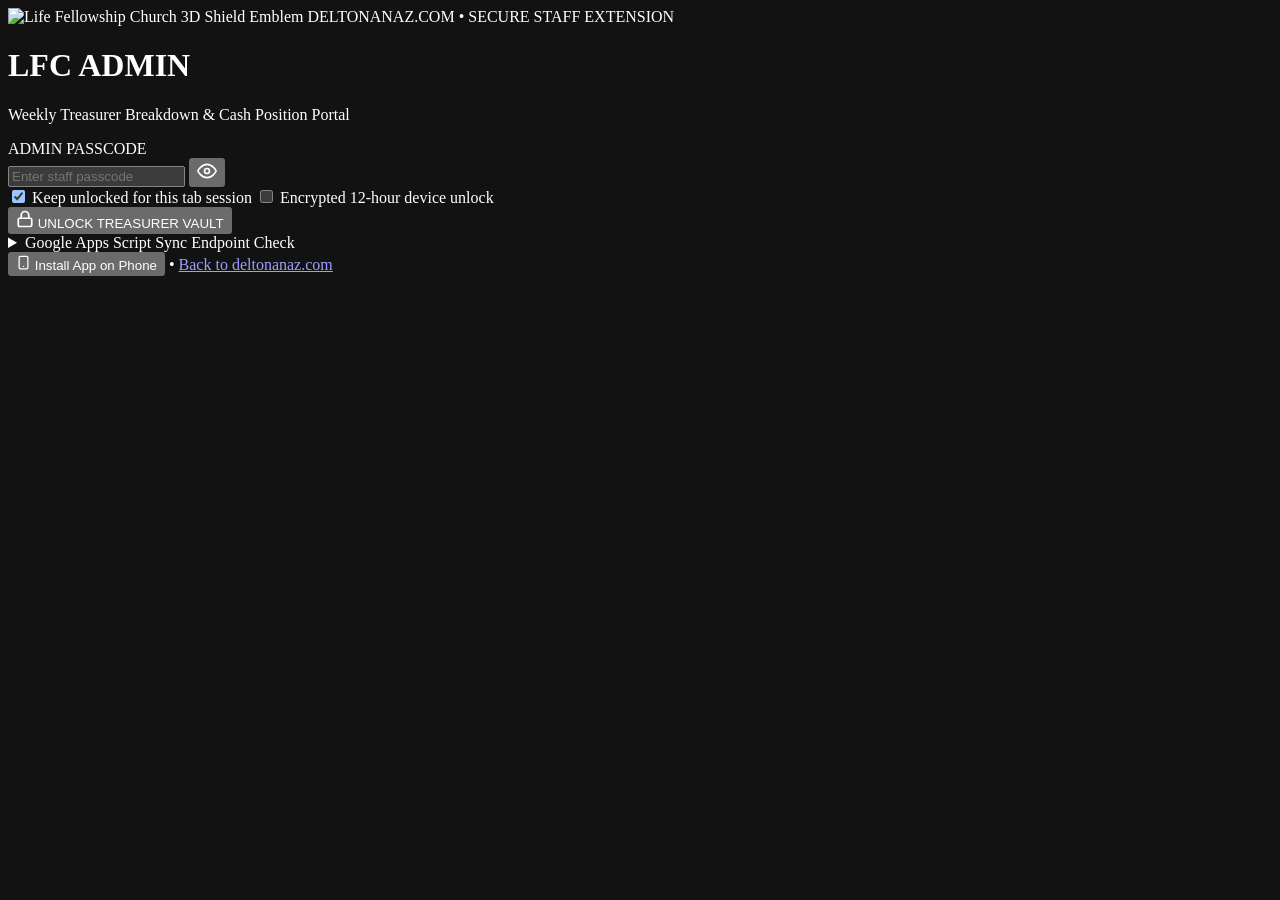
==== index.html @ e62d08d1 "Add LFC ADMIN PWA core shell, manifest, and service worker" ====
<!DOCTYPE html>
<html lang="en">
<head>
  <meta charset="UTF-8" />
  <meta name="viewport" content="width=device-width, initial-scale=1.0, viewport-fit=cover" />
  <meta name="robots" content="noindex, nofollow" />
  <meta name="theme-color" content="#000000" />
  <meta name="color-scheme" content="dark" />
  <meta name="description" content="Life Fellowship Church — Secure Weekly Treasurer Breakdown &amp; Operations Admin PWA" />

  <!-- iOS Safari Standalone App Meta Tags -->
  <meta name="apple-mobile-web-app-capable" content="yes" />
  <meta name="mobile-web-app-capable" content="yes" />
  <meta name="apple-mobile-web-app-status-bar-style" content="black-translucent" />
  <meta name="apple-mobile-web-app-title" content="LFC ADMIN" />

  <title>LFC ADMIN | Treasurer &amp; Church Operations</title>

  <!-- Icons & PWA Manifest -->
  <link rel="manifest" href="./manifest.json" />
  <link rel="icon" type="image/png" sizes="64x64" href="./icons/favicon-64.png" />
  <link rel="icon" type="image/png" sizes="192x192" href="./icons/icon-192.png" />
  <link rel="apple-touch-icon" sizes="180x180" href="./icons/apple-touch-icon.png" />

  <!-- Google Fonts: Righteous, Montserrat, Quicksand (v2.0 deltonanaz.com Visual Identity) -->
  <link rel="preconnect" href="https://fonts.googleapis.com" />
  <link rel="preconnect" href="https://fonts.gstatic.com" crossorigin />
  <link href="https://fonts.googleapis.com/css2?family=Montserrat:wght@500;600;700;800&amp;family=Quicksand:wght@500;600;700&amp;family=Righteous&amp;display=swap" rel="stylesheet" />

  <link rel="stylesheet" href="./css/app.css" />
</head>
<body>
  <!-- ========================================================================
       1. BRANDED SECURITY VAULT / LOGIN GATE (#login-view)
       Zero financial figures exist in client HTML/JS prior to server auth.
       ======================================================================== -->
  <main id="login-view" class="vault-screen" aria-labelledby="vault-title">
    <div class="vault-card">
      <div class="vault-card__glow" aria-hidden="true"></div>
      <div class="vault-header">
        <img src="./icons/shield-badge.png" alt="Life Fellowship Church 3D Shield Emblem" class="vault-logo" width="84" height="84" />
        <span class="eyebrow-badge">DELTONANAZ.COM &bull; SECURE STAFF EXTENSION</span>
        <h1 id="vault-title" class="vault-title">LFC ADMIN</h1>
        <p class="vault-subtitle">Weekly Treasurer Breakdown &amp; Cash Position Portal</p>
      </div>

      <form id="login-form" class="vault-form" novalidate>
        <div class="field-group">
          <label for="passcode-input" class="field-label">ADMIN PASSCODE</label>
          <div class="passcode-wrap">
            <input
              type="password"
              id="passcode-input"
              name="passcode"
              class="text-input passcode-input"
              placeholder="Enter staff passcode"
              autocomplete="current-password"
              autocapitalize="characters"
              spellcheck="false"
              required
            />
            <button type="button" id="toggle-passcode-btn" class="icon-btn passcode-eye" aria-label="Show passcode" title="Show or hide passcode">
              <svg width="20" height="20" viewBox="0 0 24 24" fill="none" stroke="currentColor" stroke-width="2" stroke-linecap="round" stroke-linejoin="round" aria-hidden="true">
                <path d="M1 12s4-8 11-8 11 8 11 8-4 8-11 8-11-8-11-8z"></path>
                <circle cx="12" cy="12" r="3"></circle>
              </svg>
            </button>
          </div>
        </div>

        <div class="session-options">
          <label class="checkbox-row">
            <input type="checkbox" id="persist-session-chk" checked />
            <span>Keep unlocked for this tab session</span>
          </label>
          <label class="checkbox-row">
            <input type="checkbox" id="remember-device-chk" />
            <span>Encrypted 12-hour device unlock</span>
          </label>
        </div>

        <div id="login-error" class="alert-banner alert-banner--crimson" role="alert" hidden></div>

        <button type="submit" id="unlock-btn" class="btn btn--gold btn--full">
          <svg width="18" height="18" viewBox="0 0 24 24" fill="none" stroke="currentColor" stroke-width="2.3" stroke-linecap="round" stroke-linejoin="round" aria-hidden="true">
            <rect x="3" y="11" width="18" height="11" rx="2" ry="2"></rect>
            <path d="M7 11V7a5 5 0 0 1 10 0v4"></path>
          </svg>
          <span id="unlock-btn-label">UNLOCK TREASURER VAULT</span>
        </button>
      </form>

      <details id="vault-endpoint-details" class="endpoint-drawer">
        <summary class="endpoint-drawer__summary">
          <span>Google Apps Script Sync Endpoint</span>
          <span id="endpoint-status-pill" class="mini-pill">Check</span>
        </summary>
        <div class="endpoint-drawer__body">
          <p class="helper-copy">
            Passcode verification and live two-way Google Sheets reads/writes execute over HTTPS against your Google Apps Script Web App bound to <code>Weekly Treasurer Meeting Breakdown</code>.
          </p>
          <label for="vault-api-url" class="field-label">WEB APP EXEC URL</label>
          <input
            type="url"
            id="vault-api-url"
            class="text-input text-input--mono"
            placeholder="https://script.google.com/macros/s/.../exec"
            spellcheck="false"
          />
          <div class="endpoint-drawer__actions">
            <button type="button" id="save-vault-endpoint-btn" class="btn btn--outline btn--sm">Save Endpoint</button>
          </div>
        </div>
      </details>

      <div class="vault-footer">
        <button type="button" id="vault-install-btn" class="link-btn">
          <svg width="15" height="15" viewBox="0 0 24 24" fill="none" stroke="currentColor" stroke-width="2" stroke-linecap="round" stroke-linejoin="round" aria-hidden="true">
            <rect x="5" y="2" width="14" height="20" rx="2" ry="2"></rect>
            <line x1="12" y1="18" x2="12.01" y2="18"></line>
          </svg>
          Install App on Phone
        </button>
        <span class="dot-sep" aria-hidden="true">&bull;</span>
        <a href="https://deltonanaz.com" class="link-btn" rel="noopener">Back to deltonanaz.com</a>
      </div>
    </div>
  </main>

  <!-- ========================================================================
       2. AUTHENTICATED EXECUTIVE DASHBOARD (#dashboard-view)
       Hidden until server-side passcode check succeeds.
       ======================================================================== -->
  <div id="dashboard-view" class="app-shell" hidden>
    <!-- Top Sticky App Header -->
    <header class="topbar no-print" role="banner">
      <div class="topbar__inner">
        <div class="topbar__brand">
          <img src="./icons/shield-badge.png" alt="LFC Shield" class="topbar__logo" width="38" height="38" />
          <div class="topbar__titles">
            <div class="topbar__title-row">
              <span class="topbar__name">LFC ADMIN</span>
              <span id="sync-badge" class="sync-pill sync-pill--synced">SYNCED</span>
            </div>
            <span class="topbar__sub">Weekly Treasurer Breakdown</span>
          </div>
        </div>

        <div class="topbar__actions">
          <label class="autosave-toggle" title="Automatically sync changes 2 seconds after editing">
            <input type="checkbox" id="autosave-chk" checked />
            <span>Auto-Sync</span>
          </label>

          <button type="button" id="header-save-btn" class="btn btn--gold btn--sm" title="Save &amp; Sync dirty cells to Google Sheets">
            <svg width="15" height="15" viewBox="0 0 24 24" fill="none" stroke="currentColor" stroke-width="2.4" stroke-linecap="round" stroke-linejoin="round" aria-hidden="true">
              <path d="M21 12a9 9 0 0 0-9-9 9.75 9.75 0 0 0-6.74 2.74L3 8"></path>
              <path d="M3 3v5h5"></path>
              <path d="M3 12a9 9 0 0 0 9 9 9.75 9.75 0 0 0 6.74-2.74L21 16"></path>
              <path d="M16 16h5v5"></path>
            </svg>
            <span id="header-save-label">Save &amp; Sync</span>
          </button>

          <button type="button" id="refresh-btn" class="icon-action-btn" title="Pull latest figures from Google Sheets" aria-label="Refresh from Google Sheets">
            <svg width="17" height="17" viewBox="0 0 24 24" fill="none" stroke="currentColor" stroke-width="2.1" stroke-linecap="round" stroke-linejoin="round" aria-hidden="true">
              <polyline points="23 4 23 10 17 10"></polyline>
              <polyline points="1 20 1 14 7 14"></polyline>
              <path d="M3.51 9a9 9 0 0 1 14.85-3.36L23 10M1 14l4.64 4.36A9 9 0 0 0 20.49 15"></path>
            </svg>
          </button>

          <button type="button" id="install-app-btn" class="icon-action-btn" title="Install LFC ADMIN App on Phone" aria-label="Install App on Phone">
            <svg width="17" height="17" viewBox="0 0 24 24" fill="none" stroke="currentColor" stroke-width="2.1" stroke-linecap="round" stroke-linejoin="round" aria-hidden="true">
              <rect x="5" y="2" width="14" height="20" rx="2" ry="2"></rect>
              <line x1="12" y1="18" x2="12.01" y2="18"></line>
            </svg>
            <span class="hide-mobile">Install App</span>
          </button>

          <button type="button" id="print-btn" class="icon-action-btn hide-xs" title="Print Friday Meeting Summary" aria-label="Print Friday Meeting Summary">
            <svg width="17" height="17" viewBox="0 0 24 24" fill="none" stroke="currentColor" stroke-width="2.1" stroke-linecap="round" stroke-linejoin="round" aria-hidden="true">
              <polyline points="6 9 6 2 18 2 18 9"></polyline>
              <path d="M6 18H4a2 2 0 0 1-2-2v-5a2 2 0 0 1 2-2h16a2 2 0 0 1 2 2v5a2 2 0 0 1-2 2h-2"></path>
              <rect x="6" y="14" width="12" height="8"></rect>
            </svg>
            <span class="hide-tablet">Print</span>
          </button>

          <button type="button" id="open-sheet-btn" class="icon-action-btn hide-xs" title="Open Google Sheet in Drive" aria-label="Open Google Sheet">
            <svg width="17" height="17" viewBox="0 0 24 24" fill="none" stroke="currentColor" stroke-width="2.1" stroke-linecap="round" stroke-linejoin="round" aria-hidden="true">
              <path d="M18 13v6a2 2 0 0 1-2 2H5a2 2 0 0 1-2-2V8a2 2 0 0 1 2-2h6"></path>
              <polyline points="15 3 21 3 21 9"></polyline>
              <line x1="10" y1="14" x2="21" y2="3"></line>
            </svg>
          </button>

          <button type="button" id="lock-btn" class="icon-action-btn icon-action-btn--crimson" title="Lock &amp; Sign Out" aria-label="Lock and Sign Out">
            <svg width="17" height="17" viewBox="0 0 24 24" fill="none" stroke="currentColor" stroke-width="2.2" stroke-linecap="round" stroke-linejoin="round" aria-hidden="true">
              <rect x="3" y="11" width="18" height="11" rx="2" ry="2"></rect>
              <path d="M7 11V7a5 5 0 0 1 10 0v4"></path>
            </svg>
            <span class="hide-mobile">Lock</span>
          </button>
        </div>
      </div>
    </header>

    <!-- Print-Only Executive Header -->
    <section class="print-only print-banner">
      <div class="print-banner__left">
        <h1>LIFE FELLOWSHIP CHURCH — WEEKLY CASH POSITION</h1>
        <p id="print-subtitle">Friday Treasurer Review &bull; 1420 Courtland Blvd, Deltona, FL 32738</p>
      </div>
      <div class="print-banner__right" id="print-meta"></div>
    </section>

    <!-- At-A-Glance Sticky KPI Strip -->
    <section class="kpi-strip" aria-label="At-A-Glance Cash Position">
      <div class="container kpi-strip__grid">
        <div class="kpi-item kpi-item--status">
          <span class="kpi-label">OVERALL STATUS</span>
          <span id="kpi-status-badge" class="status-pill status-pill--clear">&#10004; ALL CLEAR</span>
        </div>
        <div class="kpi-item">
          <span class="kpi-label">CASH IN BANK</span>
          <strong id="kpi-cash-bank" class="kpi-value">$0.00</strong>
        </div>
        <div class="kpi-item">
          <span class="kpi-label">PENDING DEPOSITS</span>
          <strong id="kpi-pending" class="kpi-value kpi-value--gold">$0.00</strong>
        </div>
        <div class="kpi-item">
          <span class="kpi-label">DUE NEXT 5 DAYS</span>
          <strong id="kpi-due-5d" class="kpi-value">$0.00</strong>
        </div>
        <div class="kpi-item kpi-item--projected">
          <span class="kpi-label">PROJECTED CASH</span>
          <strong id="kpi-projected" class="kpi-value kpi-value--emerald">$0.00</strong>
        </div>
      </div>
    </section>

    <!-- Main Dashboard Content -->
    <main class="dashboard-main container">
      <!-- Week Selector & Meeting Header Card -->
      <section class="panel week-header-panel" aria-label="Weekly Friday Tab Selector and Meeting Info">
        <div class="week-selector-bar no-print">
          <div class="week-selector-bar__left">
            <label for="week-select" class="eyebrow-label">FRIDAY TAB</label>
            <select id="week-select" class="select-input week-dropdown" aria-label="Select Friday Meeting Tab"></select>
            <button type="button" id="prev-week-btn" class="pill-nav-btn" title="Previous Friday" aria-label="Previous Friday">&larr;</button>
            <button type="button" id="next-week-btn" class="pill-nav-btn" title="Next Friday" aria-label="Next Friday">&rarr;</button>
          </div>

          <div id="week-pills" class="week-pills-scroll" role="tablist" aria-label="Weekly Friday Tabs"></div>

          <div class="week-selector-bar__right">
            <button type="button" id="new-friday-tab-btn" class="btn btn--outline btn--xs">
              + New Friday Tab
            </button>
          </div>
        </div>

        <div class="meeting-meta-grid">
          <div class="meta-box meta-box--readonly">
            <span class="meta-box__label">MEETING DATE (FRIDAY) <span class="formula-tag">SHEET C6</span></span>
            <strong id="meta-meeting-date" class="meta-box__value">&mdash;</strong>
          </div>

          <div class="meta-box meta-box--readonly">
            <span class="meta-box__label">5-DAY LOOK-AHEAD WINDOW <span class="formula-tag">FORMULA C7</span></span>
            <strong id="meta-lookahead" class="meta-box__value">&mdash;</strong>
          </div>

          <div class="meta-box meta-box--editable">
            <label for="input-treasurer" class="meta-box__label">TREASURER <span class="editable-tag">EDIT F6</span></label>
            <input
              type="text"
              id="input-treasurer"
              data-cell="F6"
              class="sheet-input"
              placeholder="e.g., Dee (Huney) Huchton"
            />
          </div>

          <div class="meta-box meta-box--editable">
            <label for="input-prepared-by" class="meta-box__label">PREPARED BY <span class="editable-tag">EDIT F7</span></label>
            <input
              type="text"
              id="input-prepared-by"
              data-cell="F7"
              class="sheet-input"
              placeholder="e.g., Joel Newman"
            />
          </div>
        </div>

        <div class="cell-legend no-print">
          <span class="legend-chip legend-chip--edit">
            <span class="legend-dot legend-dot--gold"></span>
            Gold-accented inputs = Editable Google Sheet cells
          </span>
          <span class="legend-chip legend-chip--calc">
            <span class="legend-dot legend-dot--lock"></span>
            Formula cells calculate automatically &amp; are never overwritten
          </span>
        </div>
      </section>

      <!-- Executive 2-Column Row: Section 1 (Cash in Bank) + Section 2 (Money on the Way In) -->
      <div class="exec-two-col">
        <!-- SECTION 1: CASH IN THE BANK -->
        <section class="panel" aria-labelledby="sec1-heading">
          <div class="panel__header">
            <div>
              <span class="section-num">SECTION 1</span>
              <h2 id="sec1-heading" class="panel__title">CASH IN THE BANK</h2>
              <p class="panel__desc">Current checking, school, and reserve balances right now</p>
            </div>
          </div>

          <div id="sec1-rows" class="line-items-stack"></div>

          <div class="panel__total-bar">
            <div class="total-bar__label">
              <span>TOTAL CASH IN BANK</span>
              <span class="formula-tag">=SUM(C15:C17)</span>
            </div>
            <strong id="sec1-total" class="total-bar__amount">$0.00</strong>
          </div>
        </section>

        <!-- SECTION 2: MONEY ON THE WAY IN -->
        <section class="panel" aria-labelledby="sec2-heading">
          <div class="panel__header">
            <div>
              <span class="section-num">SECTION 2</span>
              <h2 id="sec2-heading" class="panel__title">MONEY ON THE WAY IN</h2>
              <p class="panel__desc">Stripe payouts &amp; undeposited cash/checks awaiting bank credit</p>
            </div>
          </div>

          <div id="sec2-rows" class="line-items-stack"></div>

          <div class="panel__total-bar">
            <div class="total-bar__label">
              <span>TOTAL PENDING DEPOSITS</span>
              <span class="formula-tag">=SUM(C22:C25)</span>
            </div>
            <strong id="sec2-total" class="total-bar__amount total-bar__amount--gold">$0.00</strong>
          </div>
        </section>
      </div>

      <!-- SECTION 3: BILLS & PAYROLL DUE IN NEXT 5 DAYS -->
      <section class="panel" aria-labelledby="sec3-heading">
        <div class="panel__header">
          <div>
            <span class="section-num">SECTION 3</span>
            <h2 id="sec3-heading" class="panel__title">BILLS &amp; PAYROLL DUE IN NEXT 5 DAYS</h2>
            <p class="panel__desc">Upcoming obligations split cleanly between General Operating &amp; School Operating</p>
          </div>
        </div>

        <div class="bills-table-head hide-mobile-cards" aria-hidden="true">
          <span>ITEM</span>
          <span>AMOUNT</span>
          <span>PAID FROM</span>
          <span>DUE DATE</span>
          <span>NOTES</span>
        </div>
        <div id="sec3-rows" class="bills-list"></div>

        <div class="sec3-totals-grid">
          <div class="sub-total-card sub-total-card--primary">
            <span class="sub-total-card__label">TOTAL DUE IN NEXT 5 DAYS <span class="formula-tag">C38</span></span>
            <strong id="sec3-total-due" class="sub-total-card__val">$0.00</strong>
          </div>
          <div class="sub-total-card">
            <span class="sub-total-card__label">PAID FROM GENERAL OPERATING <span class="formula-tag">C39</span></span>
            <strong id="sec3-paid-general" class="sub-total-card__val">$0.00</strong>
          </div>
          <div class="sub-total-card">
            <span class="sub-total-card__label">PAID FROM SCHOOL OPERATING <span class="formula-tag">C40</span></span>
            <strong id="sec3-paid-school" class="sub-total-card__val">$0.00</strong>
          </div>
        </div>
      </section>

      <!-- SECTION 4: CASH POSITION SUMMARY (READ-ONLY FORMULA MATRIX + EDITABLE CUSHION) -->
      <section class="panel" aria-labelledby="sec4-heading">
        <div class="panel__header">
          <div>
            <span class="section-num">SECTION 4 &bull; AUTO-CALCULATED MATRIX</span>
            <h2 id="sec4-heading" class="panel__title">CASH POSITION SUMMARY (AFTER 5 DAYS)</h2>
            <p id="sec4-tip" class="panel__desc">Tip: set the cushion to the minimum balance you want to keep in each account.</p>
          </div>
        </div>

        <!-- Desktop Matrix Table -->
        <div class="matrix-desktop-wrap">
          <table class="summary-matrix" aria-label="Cash Position Summary Matrix">
            <thead>
              <tr>
                <th scope="col">POSITION METRIC</th>
                <th scope="col" class="num-col">GENERAL OPERATING</th>
                <th scope="col" class="num-col">SCHOOL OPERATING</th>
                <th scope="col" class="num-col">OTHER ACCOUNTS</th>
                <th scope="col" class="num-col total-col">TOTAL</th>
              </tr>
            </thead>
            <tbody id="sec4-matrix-body"></tbody>
          </table>
        </div>

        <!-- Mobile Stacked Account Cards (0px horizontal overflow on 390px screens) -->
        <div id="sec4-mobile-cards" class="matrix-mobile-cards"></div>
      </section>

      <!-- Executive 2-Column Row: Section 5 (Weekly Checklist) + Section 6 (Action Items & Notes) -->
      <div class="exec-two-col exec-two-col--bottom">
        <!-- SECTION 5: WEEKLY CHECKLIST -->
        <section class="panel" aria-labelledby="sec5-heading">
          <div class="panel__header">
            <div class="panel__header-split">
              <div>
                <span class="section-num">SECTION 5</span>
                <h2 id="sec5-heading" class="panel__title">WEEKLY CHECKLIST</h2>
                <p class="panel__desc">One-tap toggle switches (<code>Done</code> / <code>FALSE</code>) for all 10 Friday tasks</p>
              </div>
              <div class="checklist-badge-wrap">
                <span id="sec5-status-pill" class="status-pill status-pill--warn">10 open</span>
              </div>
            </div>

            <div class="progress-wrap" aria-label="Weekly Checklist Completion Progress">
              <div class="progress-bar-track">
                <div id="sec5-progress-fill" class="progress-bar-fill" style="width: 0%"></div>
              </div>
              <div class="progress-meta">
                <span id="sec5-progress-label">0 of 10 complete (0%)</span>
                <span id="sec5-sheet-note" class="muted-small"></span>
              </div>
            </div>
          </div>

          <div id="sec5-rows" class="checklist-stack"></div>
        </section>

        <!-- SECTION 6: ACTION ITEMS & DISCUSSION NOTES -->
        <section class="panel" aria-labelledby="sec6-heading">
          <div class="panel__header">
            <div>
              <span class="section-num">SECTION 6</span>
              <h2 id="sec6-heading" class="panel__title">ACTION ITEMS &amp; DISCUSSION NOTES</h2>
              <p class="panel__desc">Follow-up ownership, target dates, and Friday meeting minutes</p>
            </div>
          </div>

          <div class="action-items-head hide-mobile-cards" aria-hidden="true">
            <span>ACTION ITEM</span>
            <span>OWNER</span>
            <span>DUE</span>
            <span>NOTES</span>
          </div>
          <div id="sec6-actions" class="action-items-stack"></div>

          <div class="discussion-block">
            <label for="input-discussion-notes" class="field-label">
              FREEFORM DISCUSSION NOTES <span class="editable-tag">EDIT B76</span>
            </label>
            <textarea
              id="input-discussion-notes"
              data-cell="B76"
              rows="5"
              class="sheet-textarea"
              placeholder="Record pastoral &amp; treasurer discussion notes, offerings follow-up, or board items..."
            ></textarea>
          </div>

          <div class="panel__footer-cta no-print">
            <button type="button" id="footer-save-btn" class="btn btn--gold btn--full">
              Save &amp; Sync to Google Sheet
            </button>
          </div>
        </section>
      </div>
    </main>

    <!-- Sticky Bottom Unsaved Changes Bar (Appears when dirty edits are pending) -->
    <div id="unsaved-bar" class="unsaved-bar no-print" hidden>
      <div class="unsaved-bar__inner">
        <span id="unsaved-count-text" class="unsaved-bar__text">1 unsaved edit</span>
        <div class="unsaved-bar__btns">
          <button type="button" id="discard-btn" class="btn btn--ghost btn--xs">Discard</button>
          <button type="button" id="bar-save-btn" class="btn btn--gold btn--xs">Save &amp; Sync Now</button>
        </div>
      </div>
    </div>

    <footer class="app-footer no-print">
      <div class="container app-footer__inner">
        <span>&copy; 2026 Life Fellowship Church &bull; 1420 Courtland Blvd, Deltona, FL</span>
        <div class="app-footer__links">
          <button type="button" id="footer-install-btn" class="link-btn">Install Phone App</button>
          <span>&bull;</span>
          <button type="button" id="footer-print-btn" class="link-btn">Print Summary</button>
          <span>&bull;</span>
          <a href="https://deltonanaz.com" class="link-btn">deltonanaz.com</a>
        </div>
      </div>
    </footer>
  </div>

  <!-- ========================================================================
       3. INSTALL APP ON PHONE MODAL (Android One-Tap + iPhone Safari Guide)
       ======================================================================== -->
  <div id="install-modal" class="modal-backdrop no-print" hidden aria-hidden="true">
    <div class="modal-card" role="dialog" aria-modal="true" aria-labelledby="install-modal-title">
      <div class="modal-card__header">
        <div class="modal-brand">
          <img src="./icons/icon-192.png" alt="LFC ADMIN App Icon" width="44" height="44" class="modal-app-icon" />
          <div>
            <span class="eyebrow-badge">STANDALONE PHONE APP</span>
            <h2 id="install-modal-title" class="modal-title">INSTALL LFC ADMIN</h2>
          </div>
        </div>
        <button type="button" class="modal-close-btn" data-close-modal="install-modal" aria-label="Close modal">&#10005;</button>
      </div>

      <div class="modal-card__body">
        <div id="native-install-banner" class="install-box install-box--gold" hidden>
          <h3>One-Tap Install Ready</h3>
          <p>Install LFC ADMIN directly to your home screen for full-screen standalone launch.</p>
          <button type="button" id="trigger-native-install-btn" class="btn btn--gold btn--full">Install LFC ADMIN Now</button>
        </div>

        <div class="install-grid">
          <div class="install-step-card">
            <span class="step-tag">iPHONE &amp; iPAD (SAFARI)</span>
            <ol class="step-list">
              <li>Open this page in <strong>Safari</strong> on your iPhone.</li>
              <li>Tap the <strong>Share</strong> icon <span class="inline-chip">&#8593;</span> at the bottom of Safari.</li>
              <li>Scroll down and tap <strong>Add to Home Screen</strong>.</li>
              <li>Tap <strong>Add</strong> — launches full-screen with the LFC 3D Shield icon.</li>
            </ol>
          </div>

          <div class="install-step-card">
            <span class="step-tag">ANDROID (CHROME)</span>
            <ol class="step-list">
              <li>Open this page in <strong>Chrome</strong> on your Android phone.</li>
              <li>Tap the <strong>&#8942; Menu</strong> icon in the top-right corner.</li>
              <li>Tap <strong>Install app</strong> or <strong>Add to Home screen</strong>.</li>
              <li>Confirm <strong>Install</strong> to add LFC ADMIN to your app drawer.</li>
            </ol>
          </div>
        </div>
      </div>
    </div>
  </div>

  <!-- ========================================================================
       4. DUPLICATE / NEW FRIDAY TAB MODAL
       ======================================================================== -->
  <div id="new-tab-modal" class="modal-backdrop no-print" hidden aria-hidden="true">
    <div class="modal-card modal-card--sm" role="dialog" aria-modal="true" aria-labelledby="new-tab-title">
      <div class="modal-card__header">
        <div>
          <span class="eyebrow-badge">GOOGLE SHEETS SYNC</span>
          <h2 id="new-tab-title" class="modal-title">NEW FRIDAY TAB</h2>
        </div>
        <button type="button" class="modal-close-btn" data-close-modal="new-tab-modal" aria-label="Close modal">&#10005;</button>
      </div>
      <form id="new-tab-form" class="modal-card__body">
        <p class="helper-copy">
          Clones the latest Friday template in Google Sheets, links <code>C6</code> (+7 days), carries forward minimum cash cushions (<code>C48:E48</code>) and prior-week projected cash (<code>C50:E50</code>), and clears weekly inputs.
        </p>
        <label for="new-tab-name-input" class="field-label">NEW TAB NAME (OPTIONAL — AUTO-COMPUTES NEXT FRIDAY)</label>
        <input type="text" id="new-tab-name-input" class="text-input" placeholder="e.g., Mar 5" />
        <div class="modal-actions">
          <button type="button" class="btn btn--ghost" data-close-modal="new-tab-modal">Cancel</button>
          <button type="submit" id="confirm-new-tab-btn" class="btn btn--gold">Create Friday Tab</button>
        </div>
      </form>
    </div>
  </div>

  <!-- Live Confirmation & Error Toast Container -->
  <div id="toast-region" class="toast-region no-print" aria-live="polite" aria-atomic="true"></div>

  <script src="./js/config.js"></script>
  <script src="./js/calc-engine.js"></script>
  <script src="./js/app.js"></script>
</body>
</html>
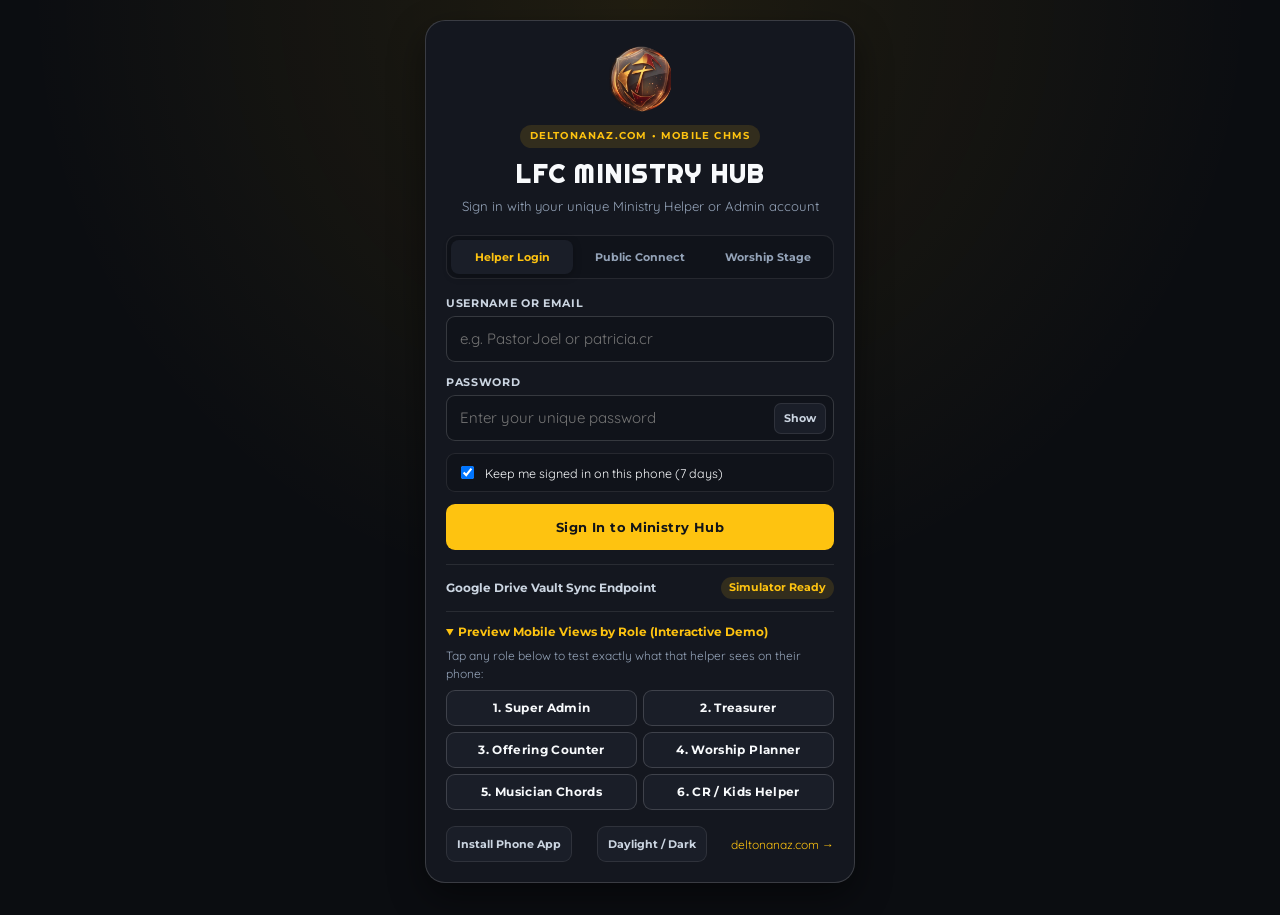
==== commit d7b287c3: "Build LFC Ministry Hub v2.0 (Mobile-First PWA + Google Drive Vault + Super Admin RBAC)" ====
--- a/index.html
+++ b/index.html
@@ -1,597 +1,193 @@
 <!DOCTYPE html>
-<html lang="en">
+<html lang="en" data-theme="dark">
 <head>
   <meta charset="UTF-8" />
   <meta name="viewport" content="width=device-width, initial-scale=1.0, viewport-fit=cover" />
-  <meta name="robots" content="noindex, nofollow" />
-  <meta name="theme-color" content="#000000" />
-  <meta name="color-scheme" content="dark" />
-  <meta name="description" content="Life Fellowship Church — Secure Weekly Treasurer Breakdown &amp; Operations Admin PWA" />
+  <meta name="theme-color" content="#0B0D11" />
+  <meta name="description" content="Life Fellowship Church of the Nazarene — Mobile-First Ministry Helper, Worship Planning, Congregation Connect &amp; Church Management Portal." />
 
-  <!-- iOS Safari Standalone App Meta Tags -->
+  <!-- Standalone Mobile PWA Meta -->
   <meta name="apple-mobile-web-app-capable" content="yes" />
   <meta name="mobile-web-app-capable" content="yes" />
   <meta name="apple-mobile-web-app-status-bar-style" content="black-translucent" />
-  <meta name="apple-mobile-web-app-title" content="LFC ADMIN" />
+  <meta name="apple-mobile-web-app-title" content="LFC Hub" />
 
-  <title>LFC ADMIN | Treasurer &amp; Church Operations</title>
+  <title>LFC Hub | Life Fellowship Church Ministry &amp; Admin Portal</title>
 
-  <!-- Icons & PWA Manifest -->
   <link rel="manifest" href="./manifest.json" />
   <link rel="icon" type="image/png" sizes="64x64" href="./icons/favicon-64.png" />
   <link rel="icon" type="image/png" sizes="192x192" href="./icons/icon-192.png" />
   <link rel="apple-touch-icon" sizes="180x180" href="./icons/apple-touch-icon.png" />
 
-  <!-- Google Fonts: Righteous, Montserrat, Quicksand (v2.0 deltonanaz.com Visual Identity) -->
+  <!-- Typography matching deltonanaz.com -->
   <link rel="preconnect" href="https://fonts.googleapis.com" />
   <link rel="preconnect" href="https://fonts.gstatic.com" crossorigin />
-  <link href="https://fonts.googleapis.com/css2?family=Montserrat:wght@500;600;700;800&amp;family=Quicksand:wght@500;600;700&amp;family=Righteous&amp;display=swap" rel="stylesheet" />
+  <link href="https://fonts.googleapis.com/css2?family=Montserrat:wght@600;700;800&amp;family=Quicksand:wght@500;600;700&amp;family=Righteous&amp;display=swap" rel="stylesheet" />
 
   <link rel="stylesheet" href="./css/app.css" />
 </head>
 <body>
   <!-- ========================================================================
-       1. BRANDED SECURITY VAULT / LOGIN GATE (#login-view)
-       Zero financial figures exist in client HTML/JS prior to server auth.
+       1. SIGN-IN & PORTAL SWITCHER SCREEN (#auth-screen)
        ======================================================================== -->
-  <main id="login-view" class="vault-screen" aria-labelledby="vault-title">
-    <div class="vault-card">
-      <div class="vault-card__glow" aria-hidden="true"></div>
-      <div class="vault-header">
-        <img src="./icons/shield-badge.png" alt="Life Fellowship Church 3D Shield Emblem" class="vault-logo" width="84" height="84" />
-        <span class="eyebrow-badge">DELTONANAZ.COM &bull; SECURE STAFF EXTENSION</span>
-        <h1 id="vault-title" class="vault-title">LFC ADMIN</h1>
-        <p class="vault-subtitle">Weekly Treasurer Breakdown &amp; Cash Position Portal</p>
+  <main id="auth-screen" class="auth-screen">
+    <div class="auth-card">
+      <div class="auth-brand">
+        <img src="./icons/shield-badge.png" alt="Life Fellowship Church Shield Emblem" class="auth-shield" width="68" height="68" />
+        <span class="eyebrow-tag">DELTONANAZ.COM &bull; MOBILE CHMS</span>
+        <h1 id="portal-main-heading" class="auth-title">LFC MINISTRY HUB</h1>
+        <p id="portal-sub-heading" class="auth-sub">Sign in with your unique Ministry Helper or Admin account</p>
       </div>
 
-      <form id="login-form" class="vault-form" novalidate>
-        <div class="field-group">
-          <label for="passcode-input" class="field-label">ADMIN PASSCODE</label>
-          <div class="passcode-wrap">
+      <!-- Entry Mode Switcher (Helper Login | Public Connect | Worship Stage) -->
+      <div class="portal-mode-Row" role="tablist" aria-label="Portal Access Mode">
+        <button type="button" id="mode-btn-staff" class="mode-tab-btn is-active" data-entry-mode="staff">Helper Login</button>
+        <button type="button" id="mode-btn-connect" class="mode-tab-btn" data-entry-mode="connect">Public Connect</button>
+        <button type="button" id="mode-btn-worship" class="mode-tab-btn" data-entry-mode="worship">Worship Stage</button>
+      </div>
+
+      <div id="auth-alert" class="alert-box alert-box--error" role="alert" hidden></div>
+
+      <!-- Staff / Ministry Helper Login Form -->
+      <form id="staff-login-form" novalidate>
+        <div class="field">
+          <label for="login-username" class="field-label">Username or Email</label>
+          <input
+            type="text"
+            id="login-username"
+            class="input"
+            placeholder="e.g. PastorJoel or patricia.cr"
+            autocomplete="username"
+            autocapitalize="none"
+            spellcheck="false"
+            required
+          />
+        </div>
+
+        <div class="field">
+          <label for="login-password" class="field-label">Password</label>
+          <div class="pw-wrap">
             <input
               type="password"
-              id="passcode-input"
-              name="passcode"
-              class="text-input passcode-input"
-              placeholder="Enter staff passcode"
+              id="login-password"
+              class="input"
+              placeholder="Enter your unique password"
               autocomplete="current-password"
-              autocapitalize="characters"
-              spellcheck="false"
               required
             />
-            <button type="button" id="toggle-passcode-btn" class="icon-btn passcode-eye" aria-label="Show passcode" title="Show or hide passcode">
-              <svg width="20" height="20" viewBox="0 0 24 24" fill="none" stroke="currentColor" stroke-width="2" stroke-linecap="round" stroke-linejoin="round" aria-hidden="true">
-                <path d="M1 12s4-8 11-8 11 8 11 8-4 8-11 8-11-8-11-8z"></path>
-                <circle cx="12" cy="12" r="3"></circle>
-              </svg>
-            </button>
+            <button type="button" id="toggle-pw-btn" class="pw-toggle" aria-label="Show or hide password">Show</button>
           </div>
         </div>
 
-        <div class="session-options">
-          <label class="checkbox-row">
-            <input type="checkbox" id="persist-session-chk" checked />
-            <span>Keep unlocked for this tab session</span>
-          </label>
-          <label class="checkbox-row">
-            <input type="checkbox" id="remember-device-chk" />
-            <span>Encrypted 12-hour device unlock</span>
-          </label>
-        </div>
+        <label class="chk-pill" style="margin-bottom: 12px;">
+          <input type="checkbox" id="remember-device-chk" checked />
+          <span>Keep me signed in on this phone (7 days)</span>
+        </label>
 
-        <div id="login-error" class="alert-banner alert-banner--crimson" role="alert" hidden></div>
-
-        <button type="submit" id="unlock-btn" class="btn btn--gold btn--full">
-          <svg width="18" height="18" viewBox="0 0 24 24" fill="none" stroke="currentColor" stroke-width="2.3" stroke-linecap="round" stroke-linejoin="round" aria-hidden="true">
-            <rect x="3" y="11" width="18" height="11" rx="2" ry="2"></rect>
-            <path d="M7 11V7a5 5 0 0 1 10 0v4"></path>
-          </svg>
-          <span id="unlock-btn-label">UNLOCK TREASURER VAULT</span>
+        <button type="submit" id="login-submit-btn" class="btn btn--gold btn--full">
+          Sign In to Ministry Hub
         </button>
       </form>
 
-      <details id="vault-endpoint-details" class="endpoint-drawer">
-        <summary class="endpoint-drawer__summary">
-          <span>Google Apps Script Sync Endpoint</span>
-          <span id="endpoint-status-pill" class="mini-pill">Check</span>
+      <!-- Google Apps Script Vault Connection Drawer -->
+      <details id="gas-endpoint-drawer" style="margin-top: 14px; border-top: 1px solid var(--border-subtle); padding-top: 12px;">
+        <summary style="cursor: pointer; font-family: var(--font-ui); font-size: 11.5px; font-weight: 700; color: var(--text-secondary); display: flex; justify-content: space-between; align-items: center;">
+          <span>Google Drive Vault Sync Endpoint</span>
+          <span id="gas-status-badge" class="badge badge--gold">Configure / Simulator</span>
         </summary>
-        <div class="endpoint-drawer__body">
-          <p class="helper-copy">
-            Passcode verification and live two-way Google Sheets reads/writes execute over HTTPS against your Google Apps Script Web App bound to <code>Weekly Treasurer Meeting Breakdown</code>.
+        <div style="margin-top: 10px;">
+          <p style="margin: 0 0 8px; font-size: 12px; color: var(--text-muted);">
+            Connect your Google Apps Script v2.0 Web App URL bound to <strong>LFC Church Management System Vault</strong> in Google Drive:
           </p>
-          <label for="vault-api-url" class="field-label">WEB APP EXEC URL</label>
           <input
             type="url"
-            id="vault-api-url"
-            class="text-input text-input--mono"
+            id="gas-url-input"
+            class="input"
             placeholder="https://script.google.com/macros/s/.../exec"
             spellcheck="false"
+            style="font-size: 12.5px; margin-bottom: 8px;"
           />
-          <div class="endpoint-drawer__actions">
-            <button type="button" id="save-vault-endpoint-btn" class="btn btn--outline btn--sm">Save Endpoint</button>
-          </div>
+          <button type="button" id="save-gas-url-btn" class="btn btn--secondary btn--sm btn--full">Save Vault Web App URL</button>
         </div>
       </details>
 
-      <div class="vault-footer">
-        <button type="button" id="vault-install-btn" class="link-btn">
-          <svg width="15" height="15" viewBox="0 0 24 24" fill="none" stroke="currentColor" stroke-width="2" stroke-linecap="round" stroke-linejoin="round" aria-hidden="true">
-            <rect x="5" y="2" width="14" height="20" rx="2" ry="2"></rect>
-            <line x1="12" y1="18" x2="12.01" y2="18"></line>
-          </svg>
-          Install App on Phone
-        </button>
-        <span class="dot-sep" aria-hidden="true">&bull;</span>
-        <a href="https://deltonanaz.com" class="link-btn" rel="noopener">Back to deltonanaz.com</a>
+      <!-- Interactive Mobile Role Previewer (Test all 6 Helper Scopes before/during setup) -->
+      <details id="role-simulator-drawer" open style="margin-top: 12px; border-top: 1px solid var(--border-subtle); padding-top: 12px;">
+        <summary style="cursor: pointer; font-family: var(--font-ui); font-size: 11.5px; font-weight: 700; color: var(--gold);">
+          Preview Mobile Views by Role (Interactive Demo)
+        </summary>
+        <p style="margin: 6px 0 8px; font-size: 12px; color: var(--text-muted);">
+          Tap any role below to test exactly what that helper sees on their phone:
+        </p>
+        <div style="display: grid; grid-template-columns: repeat(2, 1fr); gap: 6px;">
+          <button type="button" id="sim-super-admin" class="btn btn--secondary btn--sm" data-sim-role="super_admin">1. Super Admin</button>
+          <button type="button" id="sim-treasurer" class="btn btn--secondary btn--sm" data-sim-role="treasurer">2. Treasurer</button>
+          <button type="button" id="sim-counter" class="btn btn--secondary btn--sm" data-sim-role="offering_counter">3. Offering Counter</button>
+          <button type="button" id="sim-worship-lead" class="btn btn--secondary btn--sm" data-sim-role="worship_leader">4. Worship Planner</button>
+          <button type="button" id="sim-musician" class="btn btn--secondary btn--sm" data-sim-role="worship_team">5. Musician Chords</button>
+          <button type="button" id="sim-helper" class="btn btn--secondary btn--sm" data-sim-role="ministry_helper">6. CR / Kids Helper</button>
+        </div>
+      </details>
+
+      <div style="margin-top: 16px; display: flex; justify-content: space-between; align-items: center; font-size: 12px; color: var(--text-muted);">
+        <button type="button" id="pwa-install-btn" class="icon-chip">Install Phone App</button>
+        <button type="button" id="auth-theme-btn" class="icon-chip">Daylight / Dark</button>
+        <a href="https://www.deltonanaz.com" rel="noopener">deltonanaz.com &rarr;</a>
       </div>
     </div>
   </main>
 
   <!-- ========================================================================
-       2. AUTHENTICATED EXECUTIVE DASHBOARD (#dashboard-view)
-       Hidden until server-side passcode check succeeds.
+       2. AUTHENTICATED / PUBLIC / STAGE APP SHELL (#app-shell)
        ======================================================================== -->
-  <div id="dashboard-view" class="app-shell" hidden>
-    <!-- Top Sticky App Header -->
-    <header class="topbar no-print" role="banner">
-      <div class="topbar__inner">
-        <div class="topbar__brand">
-          <img src="./icons/shield-badge.png" alt="LFC Shield" class="topbar__logo" width="38" height="38" />
-          <div class="topbar__titles">
-            <div class="topbar__title-row">
-              <span class="topbar__name">LFC ADMIN</span>
-              <span id="sync-badge" class="sync-pill sync-pill--synced">SYNCED</span>
+  <div id="app-shell" class="app-layout" hidden>
+    <header class="app-topbar">
+      <div class="app-topbar__inner">
+        <div class="brand-cluster">
+          <img src="./icons/shield-badge.png" alt="LFC Shield" width="34" height="34" />
+          <div class="brand-meta">
+            <div class="brand-name-row">
+              <span class="brand-name">LFC HUB</span>
+              <span id="active-role-badge" class="role-pill">SUPER ADMIN</span>
             </div>
-            <span class="topbar__sub">Weekly Treasurer Breakdown</span>
+            <span id="active-user-subline" class="user-subline">Life Fellowship Church</span>
           </div>
         </div>
 
-        <div class="topbar__actions">
-          <label class="autosave-toggle" title="Automatically sync changes 2 seconds after editing">
-            <input type="checkbox" id="autosave-chk" checked />
-            <span>Auto-Sync</span>
-          </label>
-
-          <button type="button" id="header-save-btn" class="btn btn--gold btn--sm" title="Save &amp; Sync dirty cells to Google Sheets">
-            <svg width="15" height="15" viewBox="0 0 24 24" fill="none" stroke="currentColor" stroke-width="2.4" stroke-linecap="round" stroke-linejoin="round" aria-hidden="true">
-              <path d="M21 12a9 9 0 0 0-9-9 9.75 9.75 0 0 0-6.74 2.74L3 8"></path>
-              <path d="M3 3v5h5"></path>
-              <path d="M3 12a9 9 0 0 0 9 9 9.75 9.75 0 0 0 6.74-2.74L21 16"></path>
-              <path d="M16 16h5v5"></path>
-            </svg>
-            <span id="header-save-label">Save &amp; Sync</span>
-          </button>
-
-          <button type="button" id="refresh-btn" class="icon-action-btn" title="Pull latest figures from Google Sheets" aria-label="Refresh from Google Sheets">
-            <svg width="17" height="17" viewBox="0 0 24 24" fill="none" stroke="currentColor" stroke-width="2.1" stroke-linecap="round" stroke-linejoin="round" aria-hidden="true">
-              <polyline points="23 4 23 10 17 10"></polyline>
-              <polyline points="1 20 1 14 7 14"></polyline>
-              <path d="M3.51 9a9 9 0 0 1 14.85-3.36L23 10M1 14l4.64 4.36A9 9 0 0 0 20.49 15"></path>
-            </svg>
-          </button>
-
-          <button type="button" id="install-app-btn" class="icon-action-btn" title="Install LFC ADMIN App on Phone" aria-label="Install App on Phone">
-            <svg width="17" height="17" viewBox="0 0 24 24" fill="none" stroke="currentColor" stroke-width="2.1" stroke-linecap="round" stroke-linejoin="round" aria-hidden="true">
-              <rect x="5" y="2" width="14" height="20" rx="2" ry="2"></rect>
-              <line x1="12" y1="18" x2="12.01" y2="18"></line>
-            </svg>
-            <span class="hide-mobile">Install App</span>
-          </button>
-
-          <button type="button" id="print-btn" class="icon-action-btn hide-xs" title="Print Friday Meeting Summary" aria-label="Print Friday Meeting Summary">
-            <svg width="17" height="17" viewBox="0 0 24 24" fill="none" stroke="currentColor" stroke-width="2.1" stroke-linecap="round" stroke-linejoin="round" aria-hidden="true">
-              <polyline points="6 9 6 2 18 2 18 9"></polyline>
-              <path d="M6 18H4a2 2 0 0 1-2-2v-5a2 2 0 0 1 2-2h16a2 2 0 0 1 2 2v5a2 2 0 0 1-2 2h-2"></path>
-              <rect x="6" y="14" width="12" height="8"></rect>
-            </svg>
-            <span class="hide-tablet">Print</span>
-          </button>
-
-          <button type="button" id="open-sheet-btn" class="icon-action-btn hide-xs" title="Open Google Sheet in Drive" aria-label="Open Google Sheet">
-            <svg width="17" height="17" viewBox="0 0 24 24" fill="none" stroke="currentColor" stroke-width="2.1" stroke-linecap="round" stroke-linejoin="round" aria-hidden="true">
-              <path d="M18 13v6a2 2 0 0 1-2 2H5a2 2 0 0 1-2-2V8a2 2 0 0 1 2-2h6"></path>
-              <polyline points="15 3 21 3 21 9"></polyline>
-              <line x1="10" y1="14" x2="21" y2="3"></line>
-            </svg>
-          </button>
-
-          <button type="button" id="lock-btn" class="icon-action-btn icon-action-btn--crimson" title="Lock &amp; Sign Out" aria-label="Lock and Sign Out">
-            <svg width="17" height="17" viewBox="0 0 24 24" fill="none" stroke="currentColor" stroke-width="2.2" stroke-linecap="round" stroke-linejoin="round" aria-hidden="true">
-              <rect x="3" y="11" width="18" height="11" rx="2" ry="2"></rect>
-              <path d="M7 11V7a5 5 0 0 1 10 0v4"></path>
-            </svg>
-            <span class="hide-mobile">Lock</span>
-          </button>
+        <div class="topbar-controls">
+          <button type="button" id="sync-refresh-btn" class="icon-chip" title="Sync with Google Drive Vault">Sync</button>
+          <button type="button" id="theme-toggle-btn" class="icon-chip" title="Toggle Daylight or Stage Dark Theme">Theme</button>
+          <button type="button" id="sign-out-btn" class="icon-chip" style="color: #FCA5A5;">Exit</button>
         </div>
       </div>
     </header>
 
-    <!-- Print-Only Executive Header -->
-    <section class="print-only print-banner">
-      <div class="print-banner__left">
-        <h1>LIFE FELLOWSHIP CHURCH — WEEKLY CASH POSITION</h1>
-        <p id="print-subtitle">Friday Treasurer Review &bull; 1420 Courtland Blvd, Deltona, FL 32738</p>
-      </div>
-      <div class="print-banner__right" id="print-meta"></div>
-    </section>
-
-    <!-- At-A-Glance Sticky KPI Strip -->
-    <section class="kpi-strip" aria-label="At-A-Glance Cash Position">
-      <div class="container kpi-strip__grid">
-        <div class="kpi-item kpi-item--status">
-          <span class="kpi-label">OVERALL STATUS</span>
-          <span id="kpi-status-badge" class="status-pill status-pill--clear">&#10004; ALL CLEAR</span>
-        </div>
-        <div class="kpi-item">
-          <span class="kpi-label">CASH IN BANK</span>
-          <strong id="kpi-cash-bank" class="kpi-value">$0.00</strong>
-        </div>
-        <div class="kpi-item">
-          <span class="kpi-label">PENDING DEPOSITS</span>
-          <strong id="kpi-pending" class="kpi-value kpi-value--gold">$0.00</strong>
-        </div>
-        <div class="kpi-item">
-          <span class="kpi-label">DUE NEXT 5 DAYS</span>
-          <strong id="kpi-due-5d" class="kpi-value">$0.00</strong>
-        </div>
-        <div class="kpi-item kpi-item--projected">
-          <span class="kpi-label">PROJECTED CASH</span>
-          <strong id="kpi-projected" class="kpi-value kpi-value--emerald">$0.00</strong>
-        </div>
-      </div>
-    </section>
-
-    <!-- Main Dashboard Content -->
-    <main class="dashboard-main container">
-      <!-- Week Selector & Meeting Header Card -->
-      <section class="panel week-header-panel" aria-label="Weekly Friday Tab Selector and Meeting Info">
-        <div class="week-selector-bar no-print">
-          <div class="week-selector-bar__left">
-            <label for="week-select" class="eyebrow-label">FRIDAY TAB</label>
-            <select id="week-select" class="select-input week-dropdown" aria-label="Select Friday Meeting Tab"></select>
-            <button type="button" id="prev-week-btn" class="pill-nav-btn" title="Previous Friday" aria-label="Previous Friday">&larr;</button>
-            <button type="button" id="next-week-btn" class="pill-nav-btn" title="Next Friday" aria-label="Next Friday">&rarr;</button>
+    <!-- First-Login Password Update Banner -->
+    <div id="force-pw-modal" class="workspace-body" hidden>
+      <section class="card card--action-hero">
+        <h2 class="card-title">Set Your Personal Password</h2>
+        <p class="card-subtitle">Your Super Admin provisioned a temporary password. Choose your private password (8+ characters) to continue.</p>
+        <form id="change-pw-form" style="margin-top: 12px;">
+          <div class="field">
+            <label for="new-personal-pw" class="field-label">New Private Password</label>
+            <input type="password" id="new-personal-pw" class="input" minlength="8" placeholder="At least 8 characters" required />
           </div>
-
-          <div id="week-pills" class="week-pills-scroll" role="tablist" aria-label="Weekly Friday Tabs"></div>
-
-          <div class="week-selector-bar__right">
-            <button type="button" id="new-friday-tab-btn" class="btn btn--outline btn--xs">
-              + New Friday Tab
-            </button>
-          </div>
-        </div>
-
-        <div class="meeting-meta-grid">
-          <div class="meta-box meta-box--readonly">
-            <span class="meta-box__label">MEETING DATE (FRIDAY) <span class="formula-tag">SHEET C6</span></span>
-            <strong id="meta-meeting-date" class="meta-box__value">&mdash;</strong>
-          </div>
-
-          <div class="meta-box meta-box--readonly">
-            <span class="meta-box__label">5-DAY LOOK-AHEAD WINDOW <span class="formula-tag">FORMULA C7</span></span>
-            <strong id="meta-lookahead" class="meta-box__value">&mdash;</strong>
-          </div>
-
-          <div class="meta-box meta-box--editable">
-            <label for="input-treasurer" class="meta-box__label">TREASURER <span class="editable-tag">EDIT F6</span></label>
-            <input
-              type="text"
-              id="input-treasurer"
-              data-cell="F6"
-              class="sheet-input"
-              placeholder="e.g., Dee (Huney) Huchton"
-            />
-          </div>
-
-          <div class="meta-box meta-box--editable">
-            <label for="input-prepared-by" class="meta-box__label">PREPARED BY <span class="editable-tag">EDIT F7</span></label>
-            <input
-              type="text"
-              id="input-prepared-by"
-              data-cell="F7"
-              class="sheet-input"
-              placeholder="e.g., Joel Newman"
-            />
-          </div>
-        </div>
-
-        <div class="cell-legend no-print">
-          <span class="legend-chip legend-chip--edit">
-            <span class="legend-dot legend-dot--gold"></span>
-            Gold-accented inputs = Editable Google Sheet cells
-          </span>
-          <span class="legend-chip legend-chip--calc">
-            <span class="legend-dot legend-dot--lock"></span>
-            Formula cells calculate automatically &amp; are never overwritten
-          </span>
-        </div>
+          <button type="submit" id="save-new-pw-btn" class="btn btn--gold btn--full">Save Password &amp; Continue</button>
+        </form>
       </section>
-
-      <!-- Executive 2-Column Row: Section 1 (Cash in Bank) + Section 2 (Money on the Way In) -->
-      <div class="exec-two-col">
-        <!-- SECTION 1: CASH IN THE BANK -->
-        <section class="panel" aria-labelledby="sec1-heading">
-          <div class="panel__header">
-            <div>
-              <span class="section-num">SECTION 1</span>
-              <h2 id="sec1-heading" class="panel__title">CASH IN THE BANK</h2>
-              <p class="panel__desc">Current checking, school, and reserve balances right now</p>
-            </div>
-          </div>
-
-          <div id="sec1-rows" class="line-items-stack"></div>
-
-          <div class="panel__total-bar">
-            <div class="total-bar__label">
-              <span>TOTAL CASH IN BANK</span>
-              <span class="formula-tag">=SUM(C15:C17)</span>
-            </div>
-            <strong id="sec1-total" class="total-bar__amount">$0.00</strong>
-          </div>
-        </section>
-
-        <!-- SECTION 2: MONEY ON THE WAY IN -->
-        <section class="panel" aria-labelledby="sec2-heading">
-          <div class="panel__header">
-            <div>
-              <span class="section-num">SECTION 2</span>
-              <h2 id="sec2-heading" class="panel__title">MONEY ON THE WAY IN</h2>
-              <p class="panel__desc">Stripe payouts &amp; undeposited cash/checks awaiting bank credit</p>
-            </div>
-          </div>
-
-          <div id="sec2-rows" class="line-items-stack"></div>
-
-          <div class="panel__total-bar">
-            <div class="total-bar__label">
-              <span>TOTAL PENDING DEPOSITS</span>
-              <span class="formula-tag">=SUM(C22:C25)</span>
-            </div>
-            <strong id="sec2-total" class="total-bar__amount total-bar__amount--gold">$0.00</strong>
-          </div>
-        </section>
-      </div>
-
-      <!-- SECTION 3: BILLS & PAYROLL DUE IN NEXT 5 DAYS -->
-      <section class="panel" aria-labelledby="sec3-heading">
-        <div class="panel__header">
-          <div>
-            <span class="section-num">SECTION 3</span>
-            <h2 id="sec3-heading" class="panel__title">BILLS &amp; PAYROLL DUE IN NEXT 5 DAYS</h2>
-            <p class="panel__desc">Upcoming obligations split cleanly between General Operating &amp; School Operating</p>
-          </div>
-        </div>
-
-        <div class="bills-table-head hide-mobile-cards" aria-hidden="true">
-          <span>ITEM</span>
-          <span>AMOUNT</span>
-          <span>PAID FROM</span>
-          <span>DUE DATE</span>
-          <span>NOTES</span>
-        </div>
-        <div id="sec3-rows" class="bills-list"></div>
-
-        <div class="sec3-totals-grid">
-          <div class="sub-total-card sub-total-card--primary">
-            <span class="sub-total-card__label">TOTAL DUE IN NEXT 5 DAYS <span class="formula-tag">C38</span></span>
-            <strong id="sec3-total-due" class="sub-total-card__val">$0.00</strong>
-          </div>
-          <div class="sub-total-card">
-            <span class="sub-total-card__label">PAID FROM GENERAL OPERATING <span class="formula-tag">C39</span></span>
-            <strong id="sec3-paid-general" class="sub-total-card__val">$0.00</strong>
-          </div>
-          <div class="sub-total-card">
-            <span class="sub-total-card__label">PAID FROM SCHOOL OPERATING <span class="formula-tag">C40</span></span>
-            <strong id="sec3-paid-school" class="sub-total-card__val">$0.00</strong>
-          </div>
-        </div>
-      </section>
-
-      <!-- SECTION 4: CASH POSITION SUMMARY (READ-ONLY FORMULA MATRIX + EDITABLE CUSHION) -->
-      <section class="panel" aria-labelledby="sec4-heading">
-        <div class="panel__header">
-          <div>
-            <span class="section-num">SECTION 4 &bull; AUTO-CALCULATED MATRIX</span>
-            <h2 id="sec4-heading" class="panel__title">CASH POSITION SUMMARY (AFTER 5 DAYS)</h2>
-            <p id="sec4-tip" class="panel__desc">Tip: set the cushion to the minimum balance you want to keep in each account.</p>
-          </div>
-        </div>
-
-        <!-- Desktop Matrix Table -->
-        <div class="matrix-desktop-wrap">
-          <table class="summary-matrix" aria-label="Cash Position Summary Matrix">
-            <thead>
-              <tr>
-                <th scope="col">POSITION METRIC</th>
-                <th scope="col" class="num-col">GENERAL OPERATING</th>
-                <th scope="col" class="num-col">SCHOOL OPERATING</th>
-                <th scope="col" class="num-col">OTHER ACCOUNTS</th>
-                <th scope="col" class="num-col total-col">TOTAL</th>
-              </tr>
-            </thead>
-            <tbody id="sec4-matrix-body"></tbody>
-          </table>
-        </div>
-
-        <!-- Mobile Stacked Account Cards (0px horizontal overflow on 390px screens) -->
-        <div id="sec4-mobile-cards" class="matrix-mobile-cards"></div>
-      </section>
-
-      <!-- Executive 2-Column Row: Section 5 (Weekly Checklist) + Section 6 (Action Items & Notes) -->
-      <div class="exec-two-col exec-two-col--bottom">
-        <!-- SECTION 5: WEEKLY CHECKLIST -->
-        <section class="panel" aria-labelledby="sec5-heading">
-          <div class="panel__header">
-            <div class="panel__header-split">
-              <div>
-                <span class="section-num">SECTION 5</span>
-                <h2 id="sec5-heading" class="panel__title">WEEKLY CHECKLIST</h2>
-                <p class="panel__desc">One-tap toggle switches (<code>Done</code> / <code>FALSE</code>) for all 10 Friday tasks</p>
-              </div>
-              <div class="checklist-badge-wrap">
-                <span id="sec5-status-pill" class="status-pill status-pill--warn">10 open</span>
-              </div>
-            </div>
-
-            <div class="progress-wrap" aria-label="Weekly Checklist Completion Progress">
-              <div class="progress-bar-track">
-                <div id="sec5-progress-fill" class="progress-bar-fill" style="width: 0%"></div>
-              </div>
-              <div class="progress-meta">
-                <span id="sec5-progress-label">0 of 10 complete (0%)</span>
-                <span id="sec5-sheet-note" class="muted-small"></span>
-              </div>
-            </div>
-          </div>
-
-          <div id="sec5-rows" class="checklist-stack"></div>
-        </section>
-
-        <!-- SECTION 6: ACTION ITEMS & DISCUSSION NOTES -->
-        <section class="panel" aria-labelledby="sec6-heading">
-          <div class="panel__header">
-            <div>
-              <span class="section-num">SECTION 6</span>
-              <h2 id="sec6-heading" class="panel__title">ACTION ITEMS &amp; DISCUSSION NOTES</h2>
-              <p class="panel__desc">Follow-up ownership, target dates, and Friday meeting minutes</p>
-            </div>
-          </div>
-
-          <div class="action-items-head hide-mobile-cards" aria-hidden="true">
-            <span>ACTION ITEM</span>
-            <span>OWNER</span>
-            <span>DUE</span>
-            <span>NOTES</span>
-          </div>
-          <div id="sec6-actions" class="action-items-stack"></div>
-
-          <div class="discussion-block">
-            <label for="input-discussion-notes" class="field-label">
-              FREEFORM DISCUSSION NOTES <span class="editable-tag">EDIT B76</span>
-            </label>
-            <textarea
-              id="input-discussion-notes"
-              data-cell="B76"
-              rows="5"
-              class="sheet-textarea"
-              placeholder="Record pastoral &amp; treasurer discussion notes, offerings follow-up, or board items..."
-            ></textarea>
-          </div>
-
-          <div class="panel__footer-cta no-print">
-            <button type="button" id="footer-save-btn" class="btn btn--gold btn--full">
-              Save &amp; Sync to Google Sheet
-            </button>
-          </div>
-        </section>
-      </div>
-    </main>
-
-    <!-- Sticky Bottom Unsaved Changes Bar (Appears when dirty edits are pending) -->
-    <div id="unsaved-bar" class="unsaved-bar no-print" hidden>
-      <div class="unsaved-bar__inner">
-        <span id="unsaved-count-text" class="unsaved-bar__text">1 unsaved edit</span>
-        <div class="unsaved-bar__btns">
-          <button type="button" id="discard-btn" class="btn btn--ghost btn--xs">Discard</button>
-          <button type="button" id="bar-save-btn" class="btn btn--gold btn--xs">Save &amp; Sync Now</button>
-        </div>
-      </div>
     </div>
 
-    <footer class="app-footer no-print">
-      <div class="container app-footer__inner">
-        <span>&copy; 2026 Life Fellowship Church &bull; 1420 Courtland Blvd, Deltona, FL</span>
-        <div class="app-footer__links">
-          <button type="button" id="footer-install-btn" class="link-btn">Install Phone App</button>
-          <span>&bull;</span>
-          <button type="button" id="footer-print-btn" class="link-btn">Print Summary</button>
-          <span>&bull;</span>
-          <a href="https://deltonanaz.com" class="link-btn">deltonanaz.com</a>
-        </div>
-      </div>
-    </footer>
-  </div>
-
-  <!-- ========================================================================
-       3. INSTALL APP ON PHONE MODAL (Android One-Tap + iPhone Safari Guide)
-       ======================================================================== -->
-  <div id="install-modal" class="modal-backdrop no-print" hidden aria-hidden="true">
-    <div class="modal-card" role="dialog" aria-modal="true" aria-labelledby="install-modal-title">
-      <div class="modal-card__header">
-        <div class="modal-brand">
-          <img src="./icons/icon-192.png" alt="LFC ADMIN App Icon" width="44" height="44" class="modal-app-icon" />
-          <div>
-            <span class="eyebrow-badge">STANDALONE PHONE APP</span>
-            <h2 id="install-modal-title" class="modal-title">INSTALL LFC ADMIN</h2>
-          </div>
-        </div>
-        <button type="button" class="modal-close-btn" data-close-modal="install-modal" aria-label="Close modal">&#10005;</button>
-      </div>
-
-      <div class="modal-card__body">
-        <div id="native-install-banner" class="install-box install-box--gold" hidden>
-          <h3>One-Tap Install Ready</h3>
-          <p>Install LFC ADMIN directly to your home screen for full-screen standalone launch.</p>
-          <button type="button" id="trigger-native-install-btn" class="btn btn--gold btn--full">Install LFC ADMIN Now</button>
-        </div>
-
-        <div class="install-grid">
-          <div class="install-step-card">
-            <span class="step-tag">iPHONE &amp; iPAD (SAFARI)</span>
-            <ol class="step-list">
-              <li>Open this page in <strong>Safari</strong> on your iPhone.</li>
-              <li>Tap the <strong>Share</strong> icon <span class="inline-chip">&#8593;</span> at the bottom of Safari.</li>
-              <li>Scroll down and tap <strong>Add to Home Screen</strong>.</li>
-              <li>Tap <strong>Add</strong> — launches full-screen with the LFC 3D Shield icon.</li>
-            </ol>
-          </div>
-
-          <div class="install-step-card">
-            <span class="step-tag">ANDROID (CHROME)</span>
-            <ol class="step-list">
-              <li>Open this page in <strong>Chrome</strong> on your Android phone.</li>
-              <li>Tap the <strong>&#8942; Menu</strong> icon in the top-right corner.</li>
-              <li>Tap <strong>Install app</strong> or <strong>Add to Home screen</strong>.</li>
-              <li>Confirm <strong>Install</strong> to add LFC ADMIN to your app drawer.</li>
-            </ol>
-          </div>
-        </div>
-      </div>
+    <!-- Responsive Shell: Left Rail on Desktop, Bottom Nav on Mobile -->
+    <div id="workspace-shell" class="workspace-shell">
+      <nav id="role-bottom-nav" class="bottom-nav" aria-label="Primary Ministry Navigation"></nav>
+      <main id="workspace-main" class="workspace-body"></main>
     </div>
   </div>
 
-  <!-- ========================================================================
-       4. DUPLICATE / NEW FRIDAY TAB MODAL
-       ======================================================================== -->
-  <div id="new-tab-modal" class="modal-backdrop no-print" hidden aria-hidden="true">
-    <div class="modal-card modal-card--sm" role="dialog" aria-modal="true" aria-labelledby="new-tab-title">
-      <div class="modal-card__header">
-        <div>
-          <span class="eyebrow-badge">GOOGLE SHEETS SYNC</span>
-          <h2 id="new-tab-title" class="modal-title">NEW FRIDAY TAB</h2>
-        </div>
-        <button type="button" class="modal-close-btn" data-close-modal="new-tab-modal" aria-label="Close modal">&#10005;</button>
-      </div>
-      <form id="new-tab-form" class="modal-card__body">
-        <p class="helper-copy">
-          Clones the latest Friday template in Google Sheets, links <code>C6</code> (+7 days), carries forward minimum cash cushions (<code>C48:E48</code>) and prior-week projected cash (<code>C50:E50</code>), and clears weekly inputs.
-        </p>
-        <label for="new-tab-name-input" class="field-label">NEW TAB NAME (OPTIONAL — AUTO-COMPUTES NEXT FRIDAY)</label>
-        <input type="text" id="new-tab-name-input" class="text-input" placeholder="e.g., Mar 5" />
-        <div class="modal-actions">
-          <button type="button" class="btn btn--ghost" data-close-modal="new-tab-modal">Cancel</button>
-          <button type="submit" id="confirm-new-tab-btn" class="btn btn--gold">Create Friday Tab</button>
-        </div>
-      </form>
-    </div>
-  </div>
-
-  <!-- Live Confirmation & Error Toast Container -->
-  <div id="toast-region" class="toast-region no-print" aria-live="polite" aria-atomic="true"></div>
+  <div id="toast-banner" class="toast-banner" role="status" aria-live="polite" hidden></div>
 
   <script src="./js/config.js"></script>
-  <script src="./js/calc-engine.js"></script>
+  <script src="./js/chordpro.js"></script>
   <script src="./js/app.js"></script>
 </body>
 </html>
--- a/css/app.css
+++ b/css/app.css
@@ -0,0 +1,960 @@
+/* ==========================================================================
+   LFC HUB (CHMS v2.0) — Life Fellowship Church Mobile-First Operations PWA
+   Stack: WordPress (deltonanaz.com) + GitHub Pages + Google Drive Vault
+   Primary Viewport: 360px-430px Phone First -> Fluid Desktop Rail (960px+)
+   ========================================================================== */
+
+:root {
+  --bg-page: #0B0D11;
+  --bg-elevated: #14171F;
+  --bg-card: #1A1E28;
+  --bg-input: #10131A;
+  --bg-subtle: rgba(255, 255, 255, 0.04);
+
+  --text-primary: #F8FAFC;
+  --text-secondary: #CBD5E1;
+  --text-muted: #94A3B8;
+
+  --gold: #FEC310;
+  --gold-strong: #EAB308;
+  --gold-tint: rgba(254, 195, 16, 0.13);
+  --gold-line: rgba(254, 195, 16, 0.34);
+
+  --crimson: #C81E1E;
+  --crimson-tint: rgba(200, 30, 30, 0.16);
+  --emerald: #10B981;
+  --emerald-tint: rgba(16, 185, 129, 0.15);
+  --sky: #38BDF8;
+  --sky-tint: rgba(56, 189, 248, 0.14);
+
+  --border-subtle: rgba(255, 255, 255, 0.09);
+  --border-strong: rgba(255, 255, 255, 0.16);
+  --shadow-soft: 0 14px 36px rgba(0, 0, 0, 0.45);
+
+  --font-display: 'Righteous', sans-serif;
+  --font-ui: 'Montserrat', -apple-system, BlinkMacSystemFont, 'Segoe UI', sans-serif;
+  --font-body: 'Quicksand', -apple-system, BlinkMacSystemFont, 'Segoe UI', sans-serif;
+
+  --radius-lg: 16px;
+  --radius-md: 12px;
+  --radius-sm: 9px;
+  --bottom-nav-h: 68px;
+}
+
+html[data-theme="light"] {
+  --bg-page: #F4F6FA;
+  --bg-elevated: #FFFFFF;
+  --bg-card: #FFFFFF;
+  --bg-input: #F8FAFC;
+  --bg-subtle: rgba(15, 23, 42, 0.04);
+
+  --text-primary: #0F172A;
+  --text-secondary: #334155;
+  --text-muted: #64748B;
+
+  --gold: #B47B00;
+  --gold-strong: #9A6700;
+  --gold-tint: rgba(234, 179, 8, 0.14);
+  --gold-line: rgba(180, 123, 0, 0.32);
+
+  --border-subtle: rgba(15, 23, 42, 0.10);
+  --border-strong: rgba(15, 23, 42, 0.18);
+  --shadow-soft: 0 10px 28px rgba(15, 23, 42, 0.08);
+}
+
+*,
+*::before,
+*::after {
+  box-sizing: border-box;
+}
+
+html,
+body {
+  margin: 0;
+  padding: 0;
+  width: 100%;
+  max-width: 100%;
+  min-height: 100vh;
+  background: var(--bg-page);
+  color: var(--text-primary);
+  font-family: var(--font-body);
+  font-size: 15px;
+  line-height: 1.48;
+  overflow-x: clip;
+  -webkit-text-size-adjust: 100%;
+  -webkit-font-smoothing: antialiased;
+}
+
+[hidden] {
+  display: none !important;
+}
+
+button,
+input,
+select,
+textarea {
+  font: inherit;
+  color: inherit;
+}
+
+a {
+  color: var(--gold);
+  text-decoration: none;
+}
+
+a:hover {
+  text-decoration: underline;
+}
+
+/* ==========================================================================
+   1. Mobile-First Auth & Portal Entry Screen
+   ========================================================================== */
+.auth-screen {
+  min-height: 100vh;
+  display: flex;
+  flex-direction: column;
+  justify-content: center;
+  align-items: center;
+  padding: 20px 14px 32px;
+  background:
+    radial-gradient(circle at 50% 0%, rgba(254, 195, 16, 0.09), transparent 55%),
+    var(--bg-page);
+}
+
+.auth-card {
+  width: 100%;
+  max-width: 430px;
+  background: var(--bg-elevated);
+  border: 1px solid var(--border-strong);
+  border-radius: 20px;
+  padding: 24px 20px 20px;
+  box-shadow: var(--shadow-soft);
+}
+
+.auth-brand {
+  text-align: center;
+  margin-bottom: 18px;
+}
+
+.auth-shield {
+  width: 68px;
+  height: 68px;
+  margin: 0 auto 10px;
+  display: block;
+  object-fit: contain;
+}
+
+.eyebrow-tag {
+  display: inline-block;
+  font-family: var(--font-ui);
+  font-size: 10px;
+  font-weight: 700;
+  letter-spacing: 0.12em;
+  text-transform: uppercase;
+  color: var(--gold);
+  background: var(--gold-tint);
+  padding: 4px 10px;
+  border-radius: 999px;
+}
+
+.auth-title {
+  margin: 8px 0 4px;
+  font-family: var(--font-display);
+  font-size: 1.68rem;
+  letter-spacing: 0.05em;
+  color: var(--text-primary);
+}
+
+.auth-sub {
+  margin: 0;
+  font-size: 0.88rem;
+  color: var(--text-muted);
+}
+
+.portal-mode-Row {
+  display: grid;
+  grid-template-columns: repeat(3, 1fr);
+  gap: 6px;
+  background: var(--bg-input);
+  padding: 4px;
+  border-radius: 11px;
+  border: 1px solid var(--border-subtle);
+  margin-bottom: 16px;
+}
+
+.mode-tab-btn {
+  border: none;
+  background: transparent;
+  color: var(--text-muted);
+  font-family: var(--font-ui);
+  font-size: 11px;
+  font-weight: 700;
+  padding: 9px 6px;
+  border-radius: 8px;
+  cursor: pointer;
+  transition: background 0.16s ease, color 0.16s ease;
+}
+
+.mode-tab-btn.is-active {
+  background: var(--bg-card);
+  color: var(--gold);
+  box-shadow: 0 2px 8px rgba(0, 0, 0, 0.25);
+}
+
+/* ==========================================================================
+   2. Form Controls & Touch Targets (Min 44-48px Mobile Ergonomics)
+   ========================================================================== */
+.field {
+  display: flex;
+  flex-direction: column;
+  gap: 5px;
+  margin-bottom: 12px;
+}
+
+.field-label {
+  font-family: var(--font-ui);
+  font-size: 11px;
+  font-weight: 700;
+  letter-spacing: 0.06em;
+  text-transform: uppercase;
+  color: var(--text-secondary);
+}
+
+.input,
+.select,
+.textarea {
+  width: 100%;
+  min-height: 46px;
+  padding: 10px 13px;
+  background: var(--bg-input);
+  border: 1px solid var(--border-strong);
+  border-radius: var(--radius-sm);
+  color: var(--text-primary);
+  font-size: 15px;
+  transition: border-color 0.15s ease;
+}
+
+.textarea {
+  min-height: 86px;
+  resize: vertical;
+}
+
+.input:focus,
+.select:focus,
+.textarea:focus {
+  outline: none;
+  border-color: var(--gold);
+}
+
+.pw-wrap {
+  position: relative;
+  display: flex;
+  align-items: center;
+}
+
+.pw-wrap .input {
+  padding-right: 68px;
+}
+
+.pw-toggle {
+  position: absolute;
+  right: 8px;
+  border: 1px solid var(--border-subtle);
+  background: var(--bg-card);
+  color: var(--text-secondary);
+  font-family: var(--font-ui);
+  font-size: 11px;
+  font-weight: 700;
+  padding: 6px 9px;
+  border-radius: 7px;
+  cursor: pointer;
+}
+
+.btn {
+  display: inline-flex;
+  align-items: center;
+  justify-content: center;
+  gap: 8px;
+  min-height: 46px;
+  padding: 10px 16px;
+  border-radius: var(--radius-sm);
+  border: 1px solid transparent;
+  font-family: var(--font-ui);
+  font-size: 13px;
+  font-weight: 700;
+  letter-spacing: 0.03em;
+  cursor: pointer;
+  transition: transform 0.12s ease, opacity 0.15s ease, background 0.15s ease;
+}
+
+.btn:active {
+  transform: scale(0.985);
+}
+
+.btn--gold {
+  background: #FEC310;
+  color: #111318;
+}
+
+.btn--gold:hover {
+  background: #FFD03B;
+}
+
+.btn--secondary {
+  background: var(--bg-card);
+  border-color: var(--border-strong);
+  color: var(--text-primary);
+}
+
+.btn--emerald {
+  background: var(--emerald);
+  color: #062219;
+}
+
+.btn--crimson {
+  background: var(--crimson-tint);
+  border-color: rgba(200, 30, 30, 0.45);
+  color: #FCA5A5;
+}
+
+.btn--sm {
+  min-height: 36px;
+  padding: 6px 11px;
+  font-size: 11.5px;
+}
+
+.btn--full {
+  width: 100%;
+}
+
+.camera-upload-label {
+  display: flex;
+  align-items: center;
+  justify-content: center;
+  gap: 8px;
+  min-height: 46px;
+  padding: 10px 14px;
+  border: 1px dashed var(--gold-line);
+  background: var(--gold-tint);
+  color: var(--gold);
+  border-radius: var(--radius-sm);
+  font-family: var(--font-ui);
+  font-size: 12.5px;
+  font-weight: 700;
+  cursor: pointer;
+  text-align: center;
+}
+
+.camera-upload-label input[type="file"] {
+  display: none;
+}
+
+/* ==========================================================================
+   3. App Shell: Topbar + Desktop Left Rail + Mobile Bottom Nav
+   ========================================================================== */
+.app-layout {
+  min-height: 100vh;
+  display: flex;
+  flex-direction: column;
+  padding-bottom: calc(var(--bottom-nav-h) + env(safe-area-inset-bottom, 0px) + 14px);
+}
+
+.app-topbar {
+  position: sticky;
+  top: 0;
+  z-index: 40;
+  background: var(--bg-elevated);
+  border-bottom: 1px solid var(--border-subtle);
+  padding: 10px 14px;
+}
+
+.app-topbar__inner {
+  max-width: 1280px;
+  margin: 0 auto;
+  display: flex;
+  align-items: center;
+  justify-content: space-between;
+  gap: 10px;
+}
+
+.brand-cluster {
+  display: flex;
+  align-items: center;
+  gap: 10px;
+  min-width: 0;
+}
+
+.brand-cluster img {
+  width: 34px;
+  height: 34px;
+  flex-shrink: 0;
+}
+
+.brand-meta {
+  min-width: 0;
+}
+
+.brand-name-row {
+  display: flex;
+  align-items: center;
+  gap: 7px;
+  flex-wrap: wrap;
+}
+
+.brand-name {
+  font-family: var(--font-display);
+  font-size: 1.02rem;
+  letter-spacing: 0.04em;
+}
+
+.role-pill {
+  font-family: var(--font-ui);
+  font-size: 9.5px;
+  font-weight: 800;
+  letter-spacing: 0.08em;
+  text-transform: uppercase;
+  padding: 2px 7px;
+  border-radius: 999px;
+  background: var(--gold-tint);
+  color: var(--gold);
+}
+
+.user-subline {
+  display: block;
+  font-size: 11.5px;
+  color: var(--text-muted);
+  white-space: nowrap;
+  overflow: hidden;
+  text-overflow: ellipsis;
+}
+
+.topbar-controls {
+  display: flex;
+  align-items: center;
+  gap: 6px;
+  flex-shrink: 0;
+}
+
+.icon-chip {
+  min-height: 36px;
+  padding: 6px 10px;
+  border-radius: 9px;
+  border: 1px solid var(--border-subtle);
+  background: var(--bg-card);
+  color: var(--text-secondary);
+  font-family: var(--font-ui);
+  font-size: 11px;
+  font-weight: 700;
+  cursor: pointer;
+}
+
+.workspace-body {
+  width: 100%;
+  max-width: 1280px;
+  margin: 0 auto;
+  padding: 14px 14px 24px;
+  flex: 1;
+}
+
+/* Bottom Navigation Bar (Mobile Primary) */
+.bottom-nav {
+  position: fixed;
+  left: 0;
+  right: 0;
+  bottom: 0;
+  z-index: 50;
+  background: var(--bg-elevated);
+  border-top: 1px solid var(--border-strong);
+  padding: 6px 6px calc(6px + env(safe-area-inset-bottom, 0px));
+  display: flex;
+  justify-content: space-around;
+  align-items: stretch;
+  gap: 4px;
+}
+
+.nav-item-btn {
+  flex: 1;
+  min-width: 0;
+  min-height: 52px;
+  border: none;
+  background: transparent;
+  color: var(--text-muted);
+  border-radius: 10px;
+  padding: 5px 4px;
+  display: flex;
+  flex-direction: column;
+  align-items: center;
+  justify-content: center;
+  gap: 3px;
+  cursor: pointer;
+  font-family: var(--font-ui);
+  font-size: 10.5px;
+  font-weight: 700;
+}
+
+.nav-item-btn svg {
+  width: 20px;
+  height: 20px;
+}
+
+.nav-item-btn span {
+  white-space: nowrap;
+  overflow: hidden;
+  text-overflow: ellipsis;
+  max-width: 100%;
+}
+
+.nav-item-btn.is-active {
+  color: var(--gold);
+  background: var(--gold-tint);
+}
+
+@media (min-width: 960px) {
+  .app-layout {
+    padding-bottom: 0;
+  }
+
+  .workspace-shell {
+    max-width: 1280px;
+    margin: 0 auto;
+    width: 100%;
+    display: grid;
+    grid-template-columns: 230px minmax(0, 1fr);
+    gap: 20px;
+    padding: 18px 20px 36px;
+  }
+
+  .workspace-body {
+    padding: 0;
+  }
+
+  .bottom-nav {
+    position: sticky;
+    top: 76px;
+    align-self: start;
+    flex-direction: column;
+    border: 1px solid var(--border-subtle);
+    border-radius: var(--radius-lg);
+    padding: 10px;
+    gap: 6px;
+  }
+
+  .nav-item-btn {
+    flex-direction: row;
+    justify-content: flex-start;
+    gap: 10px;
+    min-height: 44px;
+    padding: 10px 12px;
+    font-size: 12.5px;
+  }
+}
+
+/* ==========================================================================
+   4. Cards, KPI Grids, Lists & Mobile Steppers
+   ========================================================================== */
+.section-stack {
+  display: flex;
+  flex-direction: column;
+  gap: 14px;
+}
+
+.card {
+  background: var(--bg-card);
+  border: 1px solid var(--border-subtle);
+  border-radius: var(--radius-lg);
+  padding: 16px;
+}
+
+.card--action-hero {
+  background: linear-gradient(145deg, var(--bg-card), var(--bg-elevated));
+  border-color: var(--gold-line);
+}
+
+.card-head {
+  display: flex;
+  align-items: flex-start;
+  justify-content: space-between;
+  gap: 10px;
+  margin-bottom: 12px;
+  flex-wrap: wrap;
+}
+
+.card-title {
+  margin: 0;
+  font-family: var(--font-ui);
+  font-size: 1.02rem;
+  font-weight: 800;
+  color: var(--text-primary);
+}
+
+.card-subtitle {
+  margin: 3px 0 0;
+  font-size: 12.5px;
+  color: var(--text-muted);
+}
+
+.kpi-grid {
+  display: grid;
+  grid-template-columns: repeat(2, minmax(0, 1fr));
+  gap: 10px;
+}
+
+@media (min-width: 700px) {
+  .kpi-grid {
+    grid-template-columns: repeat(4, minmax(0, 1fr));
+  }
+}
+
+.kpi-tile {
+  background: var(--bg-elevated);
+  border: 1px solid var(--border-subtle);
+  border-radius: var(--radius-md);
+  padding: 12px;
+}
+
+.kpi-tile__label {
+  display: block;
+  font-family: var(--font-ui);
+  font-size: 10px;
+  font-weight: 700;
+  letter-spacing: 0.06em;
+  text-transform: uppercase;
+  color: var(--text-muted);
+  margin-bottom: 4px;
+}
+
+.kpi-tile__val {
+  font-family: var(--font-ui);
+  font-size: 1.28rem;
+  font-weight: 800;
+  font-variant-numeric: tabular-nums;
+  color: var(--text-primary);
+}
+
+.kpi-tile__val--gold {
+  color: var(--gold);
+}
+
+.kpi-tile__val--emerald {
+  color: var(--emerald);
+}
+
+.kpi-tile__meta {
+  display: block;
+  font-size: 11px;
+  color: var(--text-muted);
+  margin-top: 2px;
+}
+
+.sub-tabs {
+  display: flex;
+  gap: 6px;
+  overflow-x: auto;
+  padding-bottom: 4px;
+  margin-bottom: 12px;
+  scrollbar-width: none;
+}
+
+.sub-tabs::-webkit-scrollbar {
+  display: none;
+}
+
+.sub-tab-btn {
+  flex-shrink: 0;
+  min-height: 38px;
+  padding: 7px 13px;
+  border-radius: 999px;
+  border: 1px solid var(--border-subtle);
+  background: var(--bg-elevated);
+  color: var(--text-secondary);
+  font-family: var(--font-ui);
+  font-size: 12px;
+  font-weight: 700;
+  cursor: pointer;
+}
+
+.sub-tab-btn.is-active {
+  background: var(--gold-tint);
+  border-color: var(--gold-line);
+  color: var(--gold);
+}
+
+.list-stack {
+  display: flex;
+  flex-direction: column;
+  gap: 9px;
+}
+
+.list-row {
+  background: var(--bg-elevated);
+  border: 1px solid var(--border-subtle);
+  border-radius: var(--radius-md);
+  padding: 12px 13px;
+  display: flex;
+  align-items: center;
+  justify-content: space-between;
+  gap: 10px;
+  flex-wrap: wrap;
+}
+
+.list-row__main {
+  min-width: 0;
+  flex: 1 1 200px;
+}
+
+.list-row__title {
+  font-weight: 700;
+  color: var(--text-primary);
+  font-size: 14.5px;
+}
+
+.list-row__meta {
+  font-size: 12px;
+  color: var(--text-muted);
+  margin-top: 2px;
+}
+
+.badge {
+  display: inline-flex;
+  align-items: center;
+  padding: 3px 8px;
+  border-radius: 999px;
+  font-family: var(--font-ui);
+  font-size: 10.5px;
+  font-weight: 700;
+}
+
+.badge--emerald {
+  background: var(--emerald-tint);
+  color: var(--emerald);
+}
+
+.badge--gold {
+  background: var(--gold-tint);
+  color: var(--gold);
+}
+
+.badge--crimson {
+  background: var(--crimson-tint);
+  color: #FCA5A5;
+}
+
+.badge--sky {
+  background: var(--sky-tint);
+  color: var(--sky);
+}
+
+/* Mobile Counter Stepper (+1 / -1 Sanctuary Headcount) */
+.stepper-box {
+  display: flex;
+  align-items: center;
+  justify-content: space-between;
+  background: var(--bg-elevated);
+  border: 1px solid var(--border-strong);
+  border-radius: var(--radius-md);
+  padding: 10px 12px;
+}
+
+.stepper-controls {
+  display: flex;
+  align-items: center;
+  gap: 10px;
+}
+
+.stepper-btn {
+  width: 46px;
+  height: 46px;
+  border-radius: 12px;
+  border: 1px solid var(--border-strong);
+  background: var(--bg-card);
+  color: var(--text-primary);
+  font-family: var(--font-ui);
+  font-size: 1.35rem;
+  font-weight: 800;
+  cursor: pointer;
+}
+
+.stepper-val {
+  min-width: 48px;
+  text-align: center;
+  font-family: var(--font-ui);
+  font-size: 1.45rem;
+  font-weight: 800;
+  font-variant-numeric: tabular-nums;
+  color: var(--gold);
+}
+
+/* Roster Check-in Tap Rows */
+.roster-check-btn {
+  width: 100%;
+  text-align: left;
+  background: var(--bg-elevated);
+  border: 1px solid var(--border-subtle);
+  border-radius: var(--radius-md);
+  padding: 12px 14px;
+  display: flex;
+  align-items: center;
+  justify-content: space-between;
+  gap: 10px;
+  cursor: pointer;
+}
+
+.roster-check-btn.is-present {
+  border-color: var(--emerald);
+  background: var(--emerald-tint);
+}
+
+/* ==========================================================================
+   5. Musician Stage ChordPro Chart Styling
+   ========================================================================== */
+.chord-stage-surface {
+  background: var(--bg-elevated);
+  border: 1px solid var(--border-strong);
+  border-radius: var(--radius-md);
+  padding: 16px;
+  overflow-x: auto;
+}
+
+.cp-section {
+  font-family: var(--font-ui);
+  font-size: 11.5px;
+  font-weight: 800;
+  text-transform: uppercase;
+  letter-spacing: 0.08em;
+  color: var(--gold);
+  margin: 14px 0 6px;
+}
+
+.cp-section:first-child {
+  margin-top: 0;
+}
+
+.cp-spacer {
+  height: 10px;
+}
+
+.cp-pair-line {
+  display: flex;
+  flex-wrap: wrap;
+  align-items: flex-end;
+  margin-bottom: 6px;
+}
+
+.cp-pair {
+  display: inline-flex;
+  flex-direction: column;
+  margin-right: 2px;
+}
+
+.cp-chord {
+  font-family: ui-monospace, SFMono-Regular, Menlo, Consolas, monospace;
+  font-weight: 800;
+  color: var(--gold);
+  font-size: 0.92em;
+  line-height: 1.25;
+}
+
+.cp-lyric,
+.cp-lyric-only {
+  font-weight: 600;
+  color: var(--text-primary);
+  line-height: 1.45;
+}
+
+/* Responsive Two-Column Form Row on >=640px */
+.form-grid-2 {
+  display: grid;
+  grid-template-columns: 1fr;
+  gap: 10px;
+}
+
+@media (min-width: 640px) {
+  .form-grid-2 {
+    grid-template-columns: repeat(2, minmax(0, 1fr));
+  }
+}
+
+.checkbox-grid {
+  display: grid;
+  grid-template-columns: repeat(2, minmax(0, 1fr));
+  gap: 8px;
+}
+
+.chk-pill {
+  display: flex;
+  align-items: center;
+  gap: 8px;
+  padding: 9px 10px;
+  border-radius: 9px;
+  border: 1px solid var(--border-subtle);
+  background: var(--bg-input);
+  font-size: 12.5px;
+  cursor: pointer;
+}
+
+/* Responsive Data Table Fallback */
+.table-scroll {
+  width: 100%;
+  overflow-x: auto;
+  border: 1px solid var(--border-subtle);
+  border-radius: var(--radius-md);
+}
+
+.clean-table {
+  width: 100%;
+  border-collapse: collapse;
+  font-size: 13px;
+}
+
+.clean-table th,
+.clean-table td {
+  padding: 9px 11px;
+  text-align: left;
+  border-bottom: 1px solid var(--border-subtle);
+  white-space: nowrap;
+}
+
+.clean-table th {
+  font-family: var(--font-ui);
+  font-size: 10.5px;
+  text-transform: uppercase;
+  letter-spacing: 0.05em;
+  color: var(--text-muted);
+  background: var(--bg-elevated);
+}
+
+.toast-banner {
+  position: fixed;
+  left: 50%;
+  bottom: calc(var(--bottom-nav-h) + 16px);
+  transform: translateX(-50%);
+  z-index: 90;
+  max-width: min(92vw, 420px);
+  background: #10B981;
+  color: #042016;
+  font-family: var(--font-ui);
+  font-size: 12.5px;
+  font-weight: 800;
+  padding: 11px 16px;
+  border-radius: 999px;
+  box-shadow: 0 10px 28px rgba(0, 0, 0, 0.45);
+}
+
+.alert-box {
+  padding: 11px 13px;
+  border-radius: var(--radius-sm);
+  font-size: 13px;
+  margin-bottom: 12px;
+}
+
+.alert-box--error {
+  background: var(--crimson-tint);
+  border: 1px solid rgba(200, 30, 30, 0.45);
+  color: #FECACA;
+}
+
+.alert-box--info {
+  background: var(--gold-tint);
+  border: 1px solid var(--gold-line);
+  color: var(--text-primary);
+}
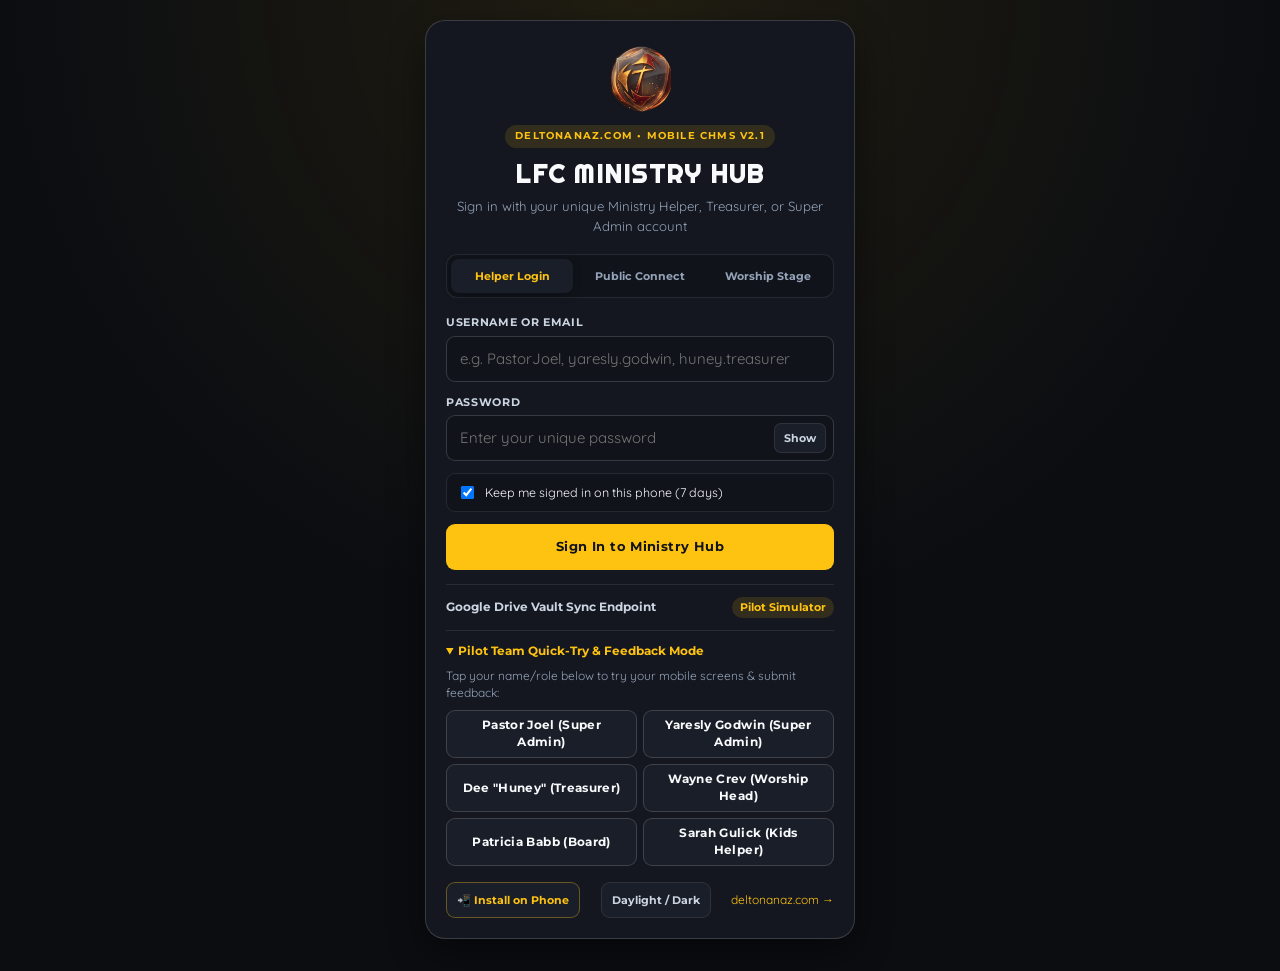
==== commit 59cf7256: "Upgrade to LFC Ministry Hub v2.1: Deep Modules, Leadership Scopes & Phone Pilot Feedback" ====
--- a/index.html
+++ b/index.html
@@ -19,7 +19,6 @@
   <link rel="icon" type="image/png" sizes="192x192" href="./icons/icon-192.png" />
   <link rel="apple-touch-icon" sizes="180x180" href="./icons/apple-touch-icon.png" />
 
-  <!-- Typography matching deltonanaz.com -->
   <link rel="preconnect" href="https://fonts.googleapis.com" />
   <link rel="preconnect" href="https://fonts.gstatic.com" crossorigin />
   <link href="https://fonts.googleapis.com/css2?family=Montserrat:wght@600;700;800&amp;family=Quicksand:wght@500;600;700&amp;family=Righteous&amp;display=swap" rel="stylesheet" />
@@ -28,18 +27,17 @@
 </head>
 <body>
   <!-- ========================================================================
-       1. SIGN-IN & PORTAL SWITCHER SCREEN (#auth-screen)
+       1. SIGN-IN, PILOT TESTER LAUNCHER & PORTAL SWITCHER (#auth-screen)
        ======================================================================== -->
   <main id="auth-screen" class="auth-screen">
     <div class="auth-card">
       <div class="auth-brand">
         <img src="./icons/shield-badge.png" alt="Life Fellowship Church Shield Emblem" class="auth-shield" width="68" height="68" />
-        <span class="eyebrow-tag">DELTONANAZ.COM &bull; MOBILE CHMS</span>
+        <span class="eyebrow-tag">DELTONANAZ.COM &bull; MOBILE CHMS v2.1</span>
         <h1 id="portal-main-heading" class="auth-title">LFC MINISTRY HUB</h1>
-        <p id="portal-sub-heading" class="auth-sub">Sign in with your unique Ministry Helper or Admin account</p>
-      </div>
-
-      <!-- Entry Mode Switcher (Helper Login | Public Connect | Worship Stage) -->
+        <p id="portal-sub-heading" class="auth-sub">Sign in with your unique Ministry Helper, Treasurer, or Super Admin account</p>
+      </div>
+
       <div class="portal-mode-Row" role="tablist" aria-label="Portal Access Mode">
         <button type="button" id="mode-btn-staff" class="mode-tab-btn is-active" data-entry-mode="staff">Helper Login</button>
         <button type="button" id="mode-btn-connect" class="mode-tab-btn" data-entry-mode="connect">Public Connect</button>
@@ -48,7 +46,6 @@
 
       <div id="auth-alert" class="alert-box alert-box--error" role="alert" hidden></div>
 
-      <!-- Staff / Ministry Helper Login Form -->
       <form id="staff-login-form" novalidate>
         <div class="field">
           <label for="login-username" class="field-label">Username or Email</label>
@@ -56,7 +53,7 @@
             type="text"
             id="login-username"
             class="input"
-            placeholder="e.g. PastorJoel or patricia.cr"
+            placeholder="e.g. PastorJoel, yaresly.godwin, huney.treasurer"
             autocomplete="username"
             autocapitalize="none"
             spellcheck="false"
@@ -93,11 +90,11 @@
       <details id="gas-endpoint-drawer" style="margin-top: 14px; border-top: 1px solid var(--border-subtle); padding-top: 12px;">
         <summary style="cursor: pointer; font-family: var(--font-ui); font-size: 11.5px; font-weight: 700; color: var(--text-secondary); display: flex; justify-content: space-between; align-items: center;">
           <span>Google Drive Vault Sync Endpoint</span>
-          <span id="gas-status-badge" class="badge badge--gold">Configure / Simulator</span>
+          <span id="gas-status-badge" class="badge badge--gold">Pilot Simulator</span>
         </summary>
         <div style="margin-top: 10px;">
           <p style="margin: 0 0 8px; font-size: 12px; color: var(--text-muted);">
-            Connect your Google Apps Script v2.0 Web App URL bound to <strong>LFC Church Management System Vault</strong> in Google Drive:
+            Connect your Google Apps Script Web App URL bound to <strong>LFC Church Management System Vault</strong>:
           </p>
           <input
             type="url"
@@ -111,26 +108,26 @@
         </div>
       </details>
 
-      <!-- Interactive Mobile Role Previewer (Test all 6 Helper Scopes before/during setup) -->
+      <!-- Pilot Team Role Launcher (Exact LFC Leadership & Helpers) -->
       <details id="role-simulator-drawer" open style="margin-top: 12px; border-top: 1px solid var(--border-subtle); padding-top: 12px;">
         <summary style="cursor: pointer; font-family: var(--font-ui); font-size: 11.5px; font-weight: 700; color: var(--gold);">
-          Preview Mobile Views by Role (Interactive Demo)
+          Pilot Team Quick-Try &amp; Feedback Mode
         </summary>
         <p style="margin: 6px 0 8px; font-size: 12px; color: var(--text-muted);">
-          Tap any role below to test exactly what that helper sees on their phone:
+          Tap your name/role below to try your mobile screens &amp; submit feedback:
         </p>
         <div style="display: grid; grid-template-columns: repeat(2, 1fr); gap: 6px;">
-          <button type="button" id="sim-super-admin" class="btn btn--secondary btn--sm" data-sim-role="super_admin">1. Super Admin</button>
-          <button type="button" id="sim-treasurer" class="btn btn--secondary btn--sm" data-sim-role="treasurer">2. Treasurer</button>
-          <button type="button" id="sim-counter" class="btn btn--secondary btn--sm" data-sim-role="offering_counter">3. Offering Counter</button>
-          <button type="button" id="sim-worship-lead" class="btn btn--secondary btn--sm" data-sim-role="worship_leader">4. Worship Planner</button>
-          <button type="button" id="sim-musician" class="btn btn--secondary btn--sm" data-sim-role="worship_team">5. Musician Chords</button>
-          <button type="button" id="sim-helper" class="btn btn--secondary btn--sm" data-sim-role="ministry_helper">6. CR / Kids Helper</button>
+          <button type="button" id="sim-joel" class="btn btn--secondary btn--sm" data-pilot-key="joel">Pastor Joel (Super Admin)</button>
+          <button type="button" id="sim-yaresly" class="btn btn--secondary btn--sm" data-pilot-key="yaresly">Yaresly Godwin (Super Admin)</button>
+          <button type="button" id="sim-huney" class="btn btn--secondary btn--sm" data-pilot-key="huney">Dee "Huney" (Treasurer)</button>
+          <button type="button" id="sim-wayne" class="btn btn--secondary btn--sm" data-pilot-key="wayne">Wayne Crev (Worship Head)</button>
+          <button type="button" id="sim-patricia" class="btn btn--secondary btn--sm" data-pilot-key="patricia">Patricia Babb (Board)</button>
+          <button type="button" id="sim-sarah" class="btn btn--secondary btn--sm" data-pilot-key="sarah">Sarah Gulick (Kids Helper)</button>
         </div>
       </details>
 
-      <div style="margin-top: 16px; display: flex; justify-content: space-between; align-items: center; font-size: 12px; color: var(--text-muted);">
-        <button type="button" id="pwa-install-btn" class="icon-chip">Install Phone App</button>
+      <div style="margin-top: 16px; display: flex; justify-content: space-between; align-items: center; gap: 6px; flex-wrap: wrap; font-size: 12px; color: var(--text-muted);">
+        <button type="button" id="open-install-guide-btn" class="icon-chip" style="border-color: var(--gold-line); color: var(--gold);">📲 Install on Phone</button>
         <button type="button" id="auth-theme-btn" class="icon-chip">Daylight / Dark</button>
         <a href="https://www.deltonanaz.com" rel="noopener">deltonanaz.com &rarr;</a>
       </div>
@@ -138,7 +135,7 @@
   </main>
 
   <!-- ========================================================================
-       2. AUTHENTICATED / PUBLIC / STAGE APP SHELL (#app-shell)
+       2. AUTHENTICATED / PILOT / PUBLIC APP SHELL (#app-shell)
        ======================================================================== -->
   <div id="app-shell" class="app-layout" hidden>
     <header class="app-topbar">
@@ -155,6 +152,7 @@
         </div>
 
         <div class="topbar-controls">
+          <button type="button" id="topbar-install-btn" class="icon-chip" title="Install App on Phone Home Screen">📲 Install</button>
           <button type="button" id="sync-refresh-btn" class="icon-chip" title="Sync with Google Drive Vault">Sync</button>
           <button type="button" id="theme-toggle-btn" class="icon-chip" title="Toggle Daylight or Stage Dark Theme">Theme</button>
           <button type="button" id="sign-out-btn" class="icon-chip" style="color: #FCA5A5;">Exit</button>
@@ -162,11 +160,10 @@
       </div>
     </header>
 
-    <!-- First-Login Password Update Banner -->
     <div id="force-pw-modal" class="workspace-body" hidden>
       <section class="card card--action-hero">
         <h2 class="card-title">Set Your Personal Password</h2>
-        <p class="card-subtitle">Your Super Admin provisioned a temporary password. Choose your private password (8+ characters) to continue.</p>
+        <p class="card-subtitle">Choose your private password (8+ characters) to unlock your LFC Hub account.</p>
         <form id="change-pw-form" style="margin-top: 12px;">
           <div class="field">
             <label for="new-personal-pw" class="field-label">New Private Password</label>
@@ -177,17 +174,107 @@
       </section>
     </div>
 
-    <!-- Responsive Shell: Left Rail on Desktop, Bottom Nav on Mobile -->
     <div id="workspace-shell" class="workspace-shell">
       <nav id="role-bottom-nav" class="bottom-nav" aria-label="Primary Ministry Navigation"></nav>
       <main id="workspace-main" class="workspace-body"></main>
     </div>
+
+    <!-- Floating Pilot Tester Feedback Button (Present on Every Screen!) -->
+    <button type="button" id="fab-open-feedback" class="fab-feedback-btn" title="Send feedback or request a change on this screen">
+      💬 Suggest Change
+    </button>
+  </div>
+
+  <!-- ========================================================================
+       3. PHONE INSTALL GUIDE MODAL (iPhone Safari + Android Chrome)
+       ======================================================================== -->
+  <div id="install-modal" class="modal-backdrop" hidden>
+    <div class="modal-sheet">
+      <div class="card-head">
+        <div>
+          <span class="eyebrow-tag">PHONE HOME SCREEN APP</span>
+          <h2 class="card-title" style="margin-top:6px;">Install LFC Hub on Your Phone</h2>
+        </div>
+        <button type="button" id="close-install-modal" class="icon-chip">Close ✕</button>
+      </div>
+      <div id="native-install-wrap" style="margin-bottom:12px;" hidden>
+        <button type="button" id="trigger-native-install-btn" class="btn btn--gold btn--full">📲 Tap Here for 1-Click Android/Chrome Install</button>
+      </div>
+      <div class="list-stack">
+        <div class="list-row">
+          <div class="list-row__main">
+            <div class="list-row__title">🍏 iPhone / iPad (Safari)</div>
+            <div class="list-row__meta">
+              1. Open this link in <strong>Safari</strong>.<br />
+              2. Tap the <strong>Share</strong> icon (square with upward arrow <code>&uarr;</code>) at the bottom.<br />
+              3. Scroll down and tap <strong>"Add to Home Screen"</strong> &rarr; <strong>Add</strong>.
+            </div>
+          </div>
+        </div>
+        <div class="list-row">
+          <div class="list-row__main">
+            <div class="list-row__title">🤖 Android (Chrome)</div>
+            <div class="list-row__meta">
+              1. Tap the <strong>3-dots menu (&#8942;)</strong> in the top-right corner of Chrome.<br />
+              2. Tap <strong>"Install app"</strong> or <strong>"Add to Home screen"</strong>.
+            </div>
+          </div>
+        </div>
+      </div>
+    </div>
+  </div>
+
+  <!-- ========================================================================
+       4. PILOT TESTER FEEDBACK & CHANGE REQUEST MODAL
+       ======================================================================== -->
+  <div id="feedback-modal" class="modal-backdrop" hidden>
+    <div class="modal-sheet">
+      <div class="card-head">
+        <div>
+          <span class="eyebrow-tag">PILOT TEAM INPUT</span>
+          <h2 class="card-title" style="margin-top:6px;">Suggest a Change or Improvement</h2>
+          <p id="fb-context-label" class="card-subtitle">Logs straight to Pastor Joel &amp; Yaresly's Pilot Feedback Inbox</p>
+        </div>
+        <button type="button" id="close-feedback-modal" class="icon-chip">Close ✕</button>
+      </div>
+      <form id="pilot-feedback-form">
+        <div class="form-grid-2">
+          <div class="field">
+            <label class="field-label" for="fb-reviewer">Your Name</label>
+            <input id="fb-reviewer" class="input" required />
+          </div>
+          <div class="field">
+            <label class="field-label" for="fb-type">Feedback Type</label>
+            <select id="fb-type" class="select">
+              <option>Feature / Button Needed</option>
+              <option>Change Layout / Wording</option>
+              <option>Something Feels Confusing</option>
+              <option>Bug / Fix Needed</option>
+              <option>Love How This Works!</option>
+            </select>
+          </div>
+        </div>
+        <div class="field">
+          <label class="field-label" for="fb-priority">Priority</label>
+          <select id="fb-priority" class="select">
+            <option value="Must-Have Before Launch">Must-Have Before Launch</option>
+            <option value="Nice to Have">Nice to Have</option>
+          </select>
+        </div>
+        <div class="field">
+          <label class="field-label" for="fb-message">What should we add, simplify, or change?</label>
+          <textarea id="fb-message" class="textarea" placeholder="Tell us what would make your weekly ministry task faster or easier on your phone..." required></textarea>
+        </div>
+        <button type="submit" class="btn btn--gold btn--full">Send Feedback to Vault Inbox</button>
+      </form>
+    </div>
   </div>
 
   <div id="toast-banner" class="toast-banner" role="status" aria-live="polite" hidden></div>
 
   <script src="./js/config.js"></script>
   <script src="./js/chordpro.js"></script>
+  <script src="./js/deep-features.js"></script>
   <script src="./js/app.js"></script>
 </body>
 </html>
--- a/css/app.css
+++ b/css/app.css
@@ -958,3 +958,91 @@
   border: 1px solid var(--gold-line);
   color: var(--text-primary);
 }
+
+/* ==========================================================================
+   6. Pilot Phone Install Modal, Floating Feedback Button & Print Statements
+   ========================================================================== */
+.fab-feedback-btn {
+  position: fixed;
+  right: 14px;
+  bottom: calc(var(--bottom-nav-h) + env(safe-area-inset-bottom, 0px) + 12px);
+  z-index: 65;
+  display: inline-flex;
+  align-items: center;
+  gap: 6px;
+  min-height: 42px;
+  padding: 8px 14px;
+  border-radius: 999px;
+  background: var(--gold);
+  color: #111318;
+  border: none;
+  font-family: var(--font-ui);
+  font-size: 11.5px;
+  font-weight: 800;
+  box-shadow: 0 8px 24px rgba(0, 0, 0, 0.5);
+  cursor: pointer;
+}
+
+@media (min-width: 960px) {
+  .fab-feedback-btn {
+    bottom: 22px;
+    right: 22px;
+  }
+}
+
+.modal-backdrop {
+  position: fixed;
+  inset: 0;
+  z-index: 80;
+  background: rgba(5, 7, 11, 0.78);
+  display: flex;
+  align-items: flex-end;
+  justify-content: center;
+  padding: 12px;
+}
+
+@media (min-width: 640px) {
+  .modal-backdrop {
+    align-items: center;
+  }
+}
+
+.modal-sheet {
+  width: 100%;
+  max-width: 480px;
+  max-height: 88vh;
+  overflow-y: auto;
+  background: var(--bg-elevated);
+  border: 1px solid var(--border-strong);
+  border-radius: 18px;
+  padding: 18px;
+  box-shadow: var(--shadow-soft);
+}
+
+.statement-paper {
+  background: #FFFFFF;
+  color: #0F172A;
+  border-radius: 12px;
+  padding: 20px;
+  border: 1px solid #CBD5E1;
+}
+
+@media print {
+  .app-topbar,
+  .bottom-nav,
+  .fab-feedback-btn,
+  .sub-tabs,
+  .no-print {
+    display: none !important;
+  }
+  body,
+  .app-layout,
+  .workspace-shell,
+  .workspace-body {
+    background: #FFFFFF !important;
+    color: #000000 !important;
+    padding: 0 !important;
+    margin: 0 !important;
+    display: block !important;
+  }
+}
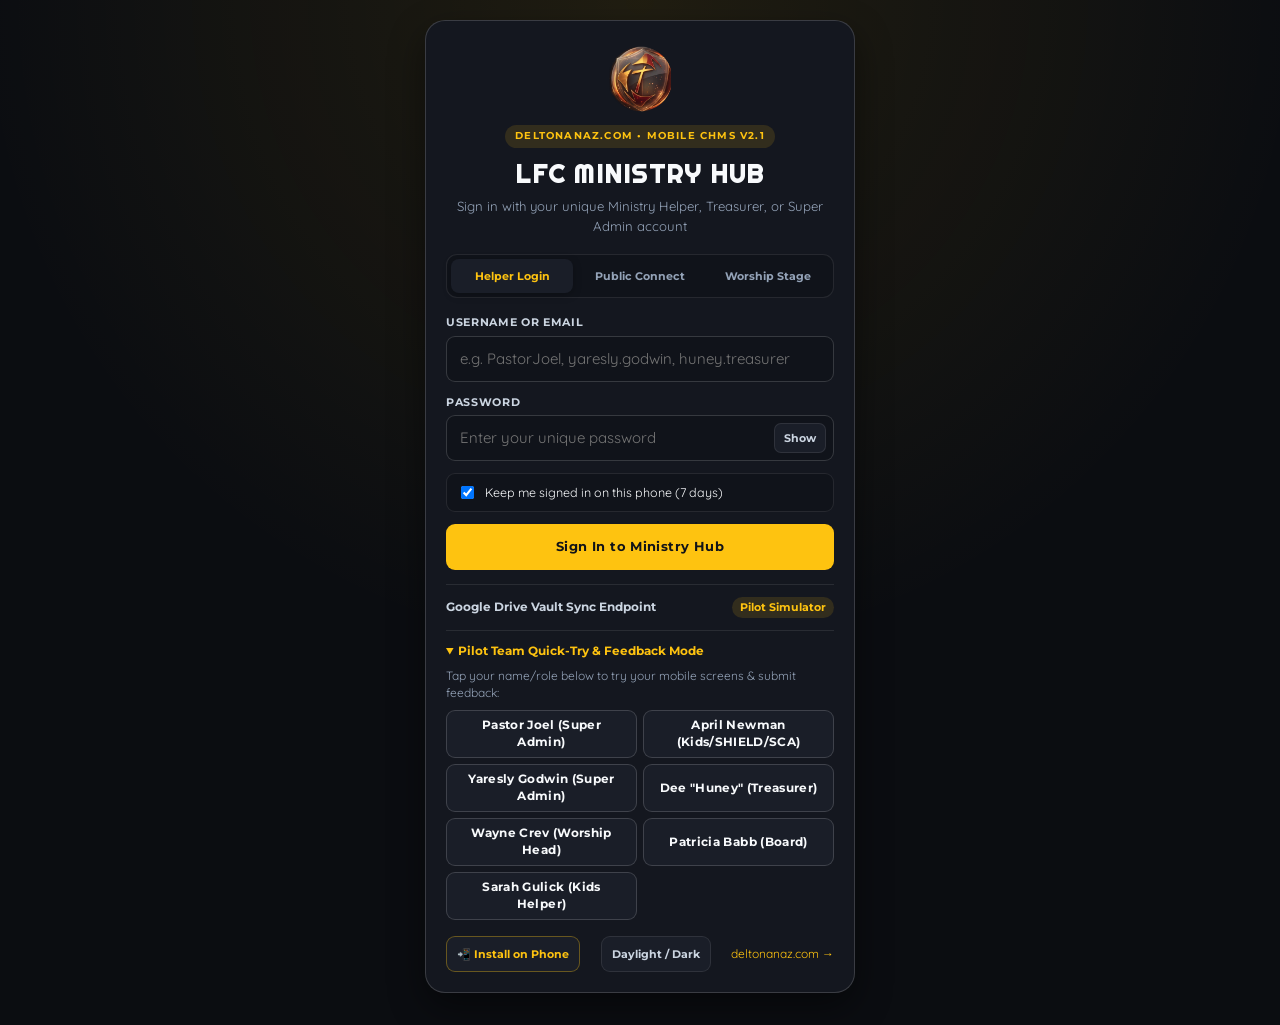
==== commit b741c6e8: "Add April Newman (?pilot=april) as Children's, SHIELD & SCA Director" ====
--- a/index.html
+++ b/index.html
@@ -118,6 +118,7 @@
         </p>
         <div style="display: grid; grid-template-columns: repeat(2, 1fr); gap: 6px;">
           <button type="button" id="sim-joel" class="btn btn--secondary btn--sm" data-pilot-key="joel">Pastor Joel (Super Admin)</button>
+          <button type="button" id="sim-april" class="btn btn--secondary btn--sm" data-pilot-key="april">April Newman (Kids/SHIELD/SCA)</button>
           <button type="button" id="sim-yaresly" class="btn btn--secondary btn--sm" data-pilot-key="yaresly">Yaresly Godwin (Super Admin)</button>
           <button type="button" id="sim-huney" class="btn btn--secondary btn--sm" data-pilot-key="huney">Dee "Huney" (Treasurer)</button>
           <button type="button" id="sim-wayne" class="btn btn--secondary btn--sm" data-pilot-key="wayne">Wayne Crev (Worship Head)</button>
